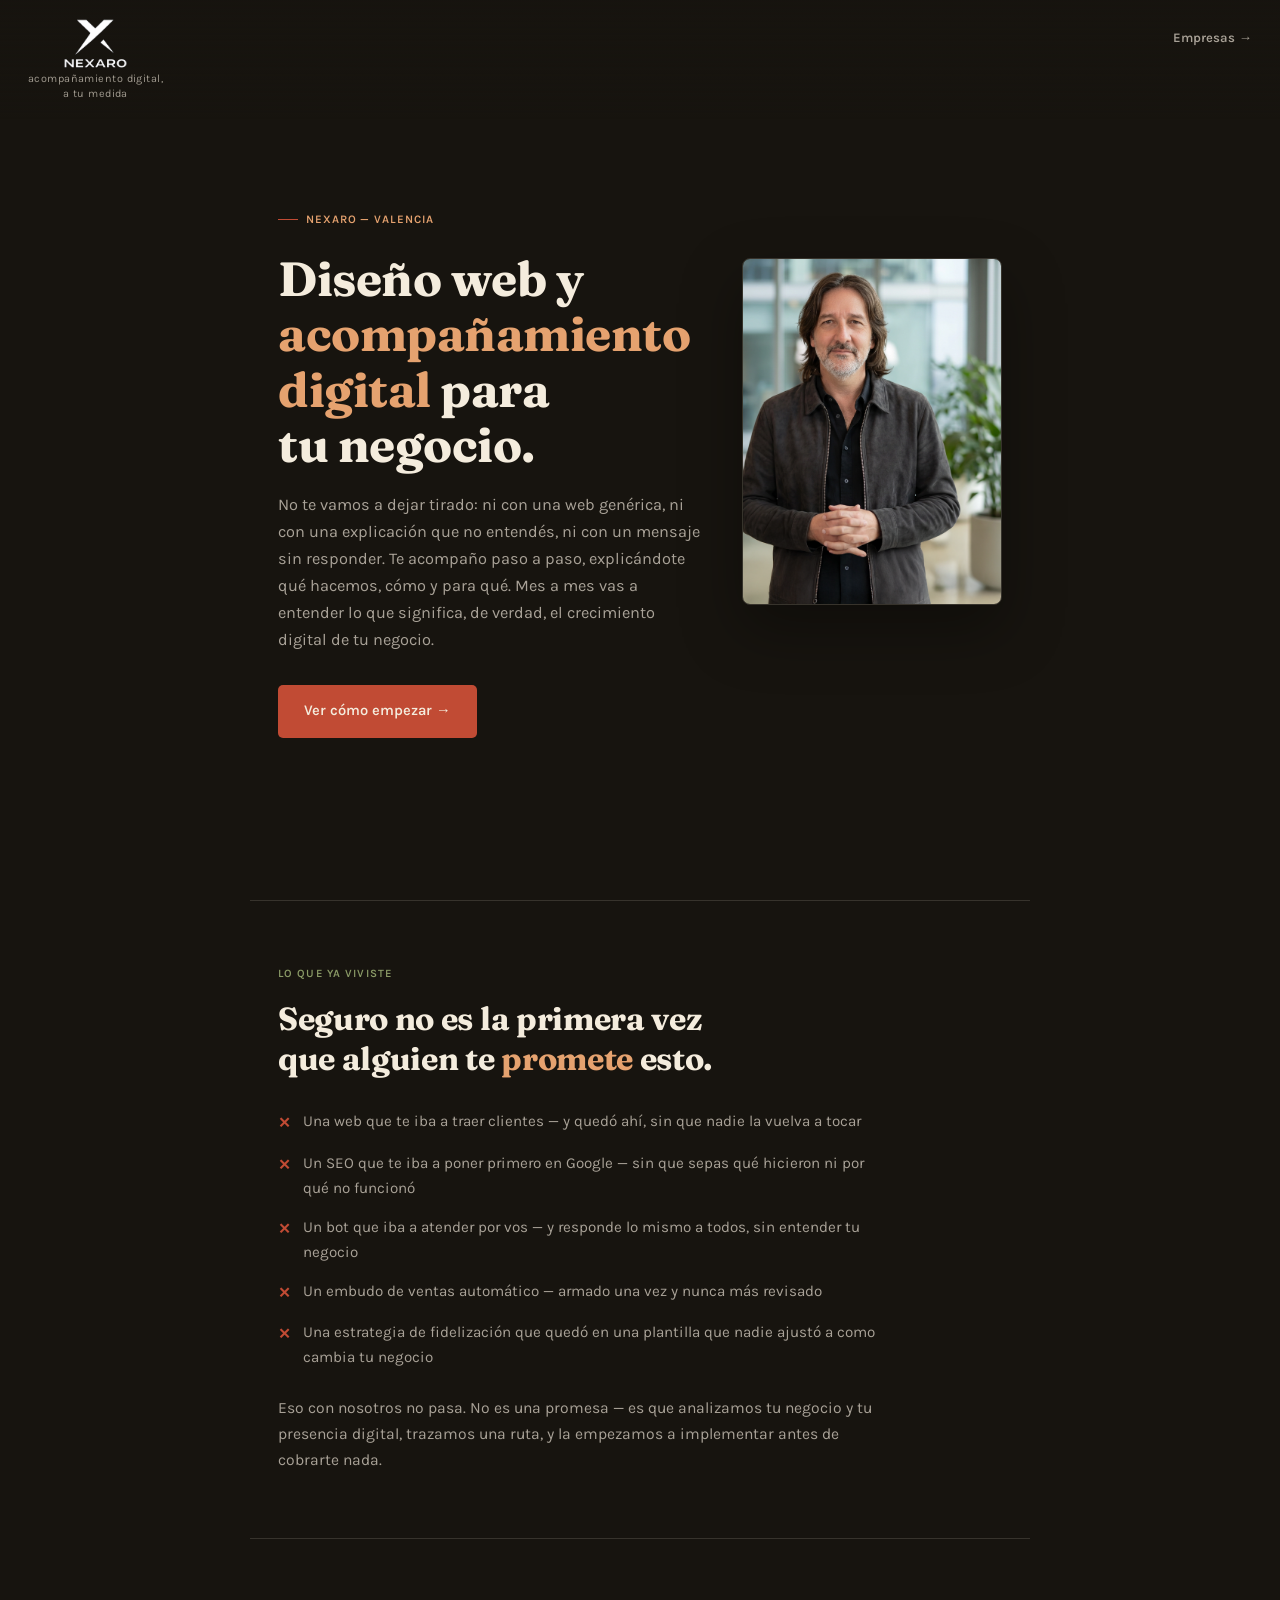
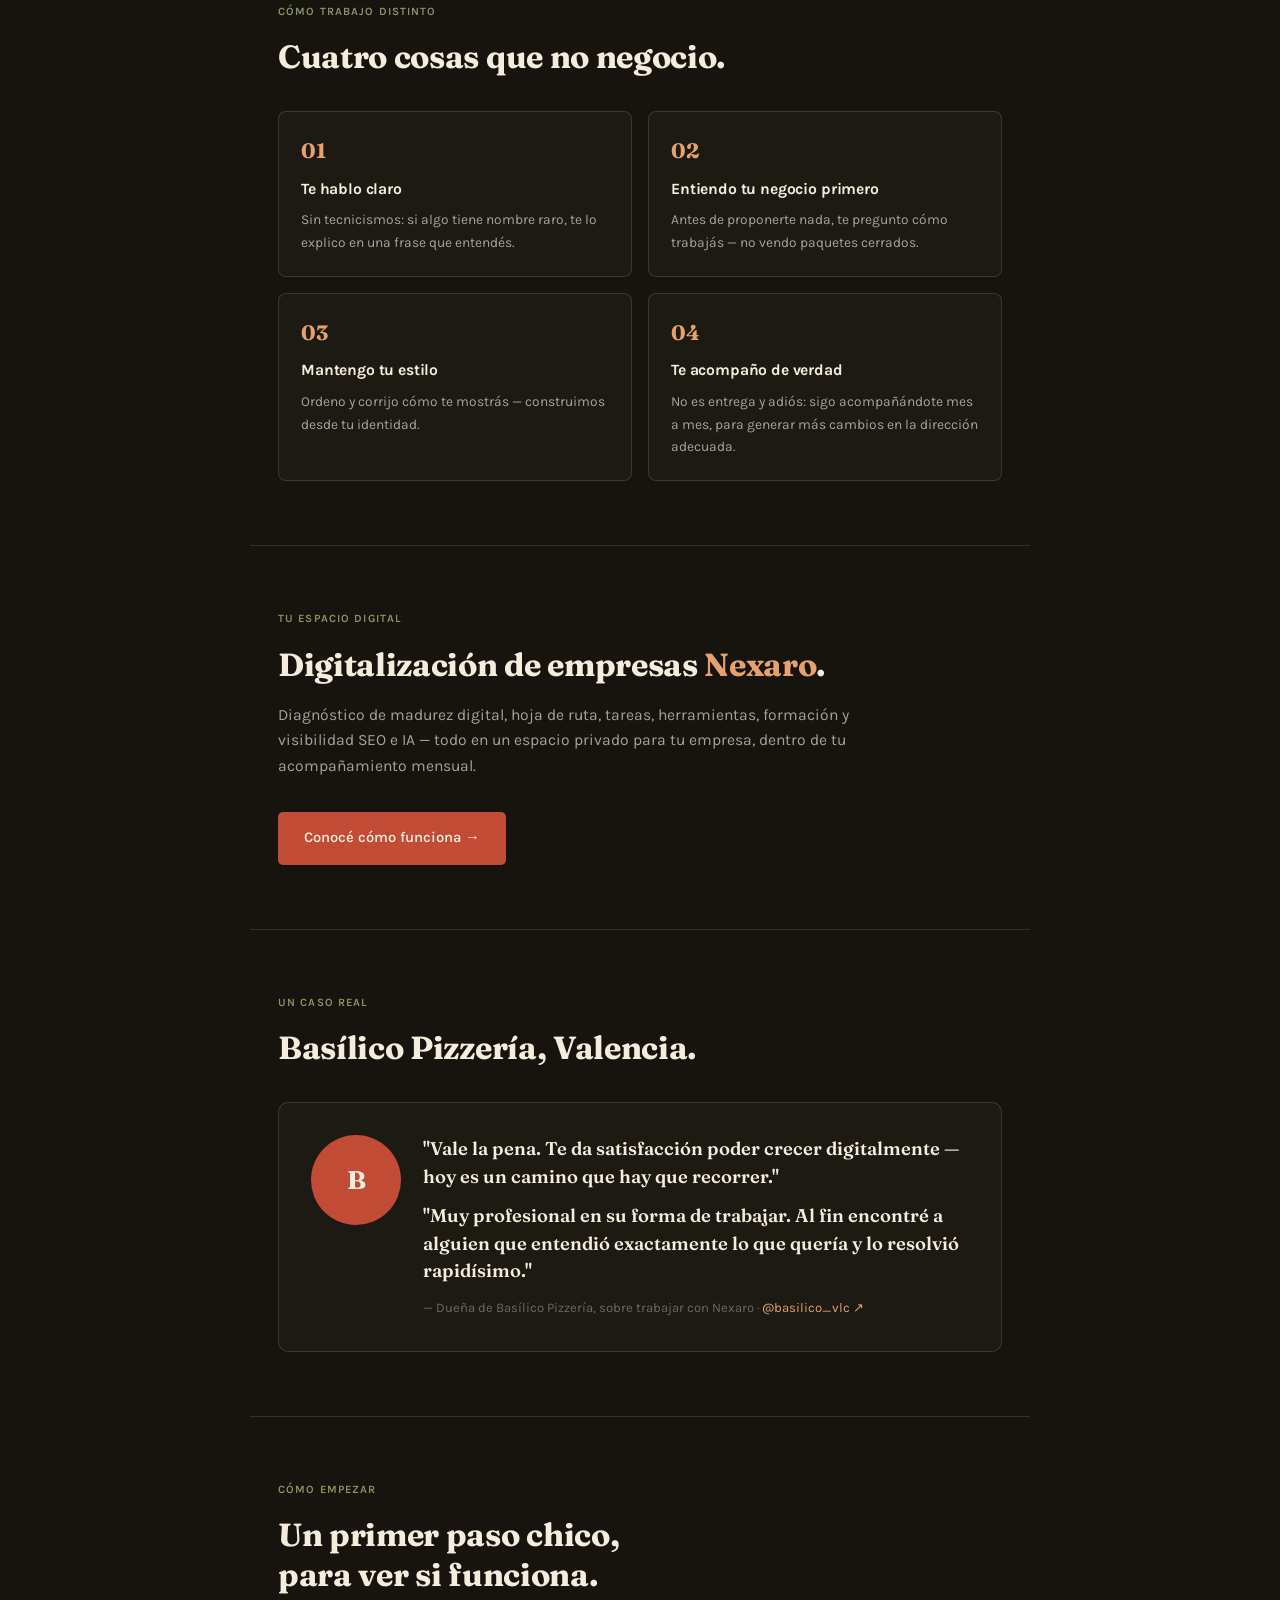
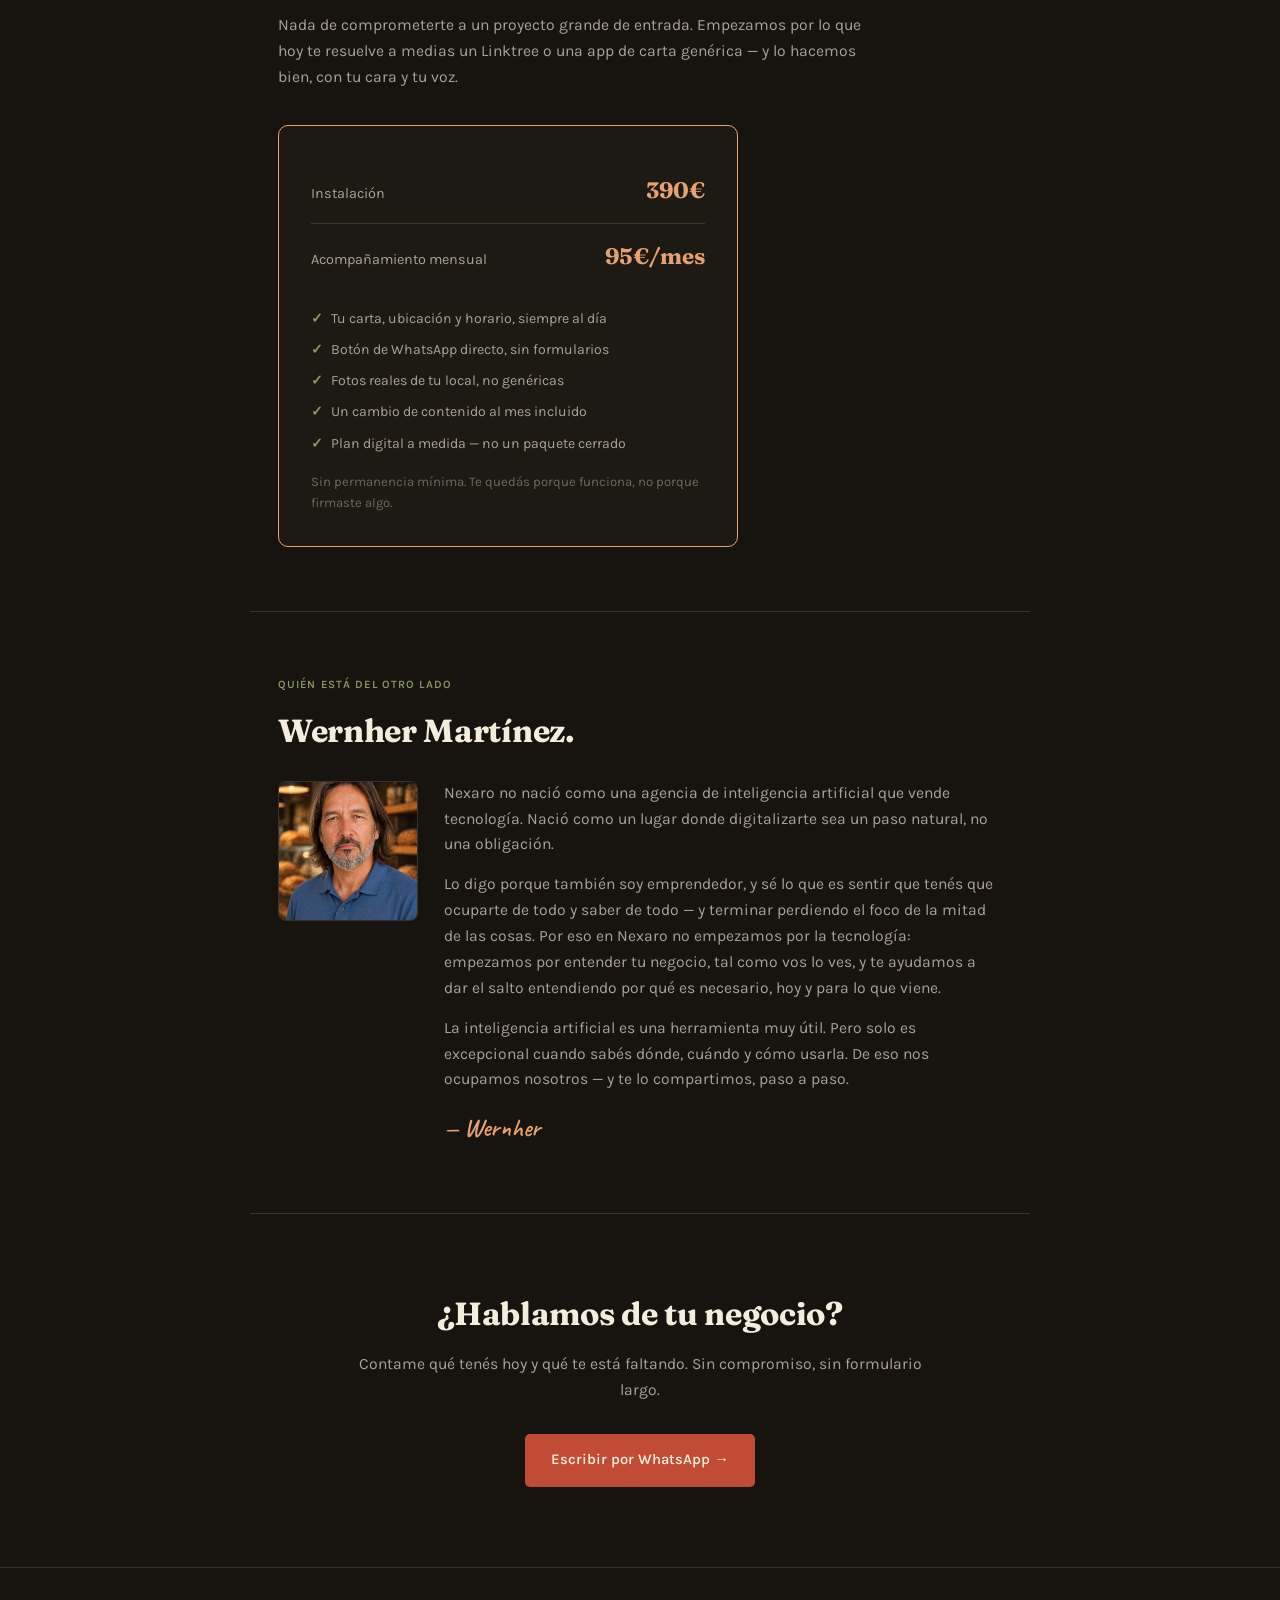
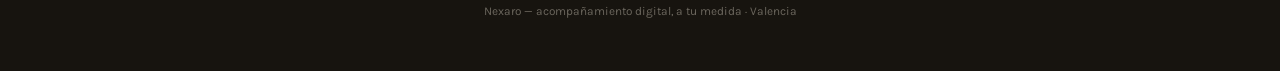
==== index.html @ 435e368a "Fix section vertical spacing site-wide with a proper specificity rule Root cause: every section used" ====
<!DOCTYPE html>
<html lang="es">
<head>
<meta charset="UTF-8">
<meta name="viewport" content="width=device-width, initial-scale=1">
<title>Nexaro — Webs y acompañamiento digital para pequeños negocios | Valencia</title>
<meta name="description" content="Nexaro diseña tu web y te acompaña mes a mes: sin tecnicismos, sin paquetes cerrados. Instalación desde 390€ + 95€/mes, sin permanencia. Basado en Valencia.">
<link rel="canonical" href="https://nexaro-ia.com/">
<link rel="icon" href="/favicon.ico" sizes="any">
<link rel="apple-touch-icon" href="/apple-touch-icon.png">

<meta property="og:type" content="website">
<meta property="og:url" content="https://nexaro-ia.com/">
<meta property="og:title" content="Nexaro — Webs y acompañamiento digital para pequeños negocios">
<meta property="og:description" content="Nexaro diseña tu web y te acompaña mes a mes: sin tecnicismos, sin paquetes cerrados. Instalación desde 390€ + 95€/mes, sin permanencia.">
<meta property="og:image" content="https://nexaro-ia.com/images/og-cover.jpg">
<meta property="og:image:width" content="1200">
<meta property="og:image:height" content="630">
<meta property="og:image:alt" content="Nexaro — Webs y acompañamiento digital para pequeños negocios">
<meta property="og:locale" content="es_ES">

<meta name="twitter:card" content="summary_large_image">
<meta name="twitter:title" content="Nexaro — Webs y acompañamiento digital para pequeños negocios">
<meta name="twitter:description" content="Nexaro diseña tu web y te acompaña mes a mes: sin tecnicismos, sin paquetes cerrados.">
<meta name="twitter:image" content="https://nexaro-ia.com/images/og-cover.jpg">
<link rel="stylesheet" href="css/styles.css">
<script type="application/ld+json">
{
  "@context": "https://schema.org",
  "@type": "LocalBusiness",
  "name": "Nexaro",
  "url": "https://nexaro-ia.com/",
  "image": "https://nexaro-ia.com/images/og-cover.jpg",
  "telephone": "+34682841354",
  "priceRange": "€€",
  "areaServed": {
    "@type": "City",
    "name": "Valencia"
  },
  "address": {
    "@type": "PostalAddress",
    "addressLocality": "Valencia",
    "addressCountry": "ES"
  },
  "description": "Diseño web y acompañamiento digital mensual para pequeños negocios, sin paquetes cerrados y sin permanencia."
}
</script>
</head>
<body>

<header class="top">
  <div class="brand">
    <img src="images/logo-nexaro.png" alt="Nexaro" class="logo-img">
    <span class="tag">acompañamiento digital,<br>a tu medida</span>
  </div>
  <nav class="top-nav"><a href="empresas.html" target="_blank" rel="noopener">Empresas →</a></nav>
</header>

<main>

<section class="hero wrap" style="border-top:none">
  <div class="hero-grid">
    <div>
      <div class="hero-badge r">Nexaro — Valencia</div>
      <h1 class="r">Diseño web y <em>acompañamiento digital</em> para tu negocio.</h1>
      <p class="hero-sub r">No te vamos a dejar tirado: ni con una web genérica, ni con una explicación que no entendés, ni con un mensaje sin responder. Te acompaño paso a paso, explicándote qué hacemos, cómo y para qué. Mes a mes vas a entender lo que significa, de verdad, el crecimiento digital de tu negocio.</p>
      <a href="#empezar" class="btn btn-primary r">Ver cómo empezar →</a>
    </div>
    <div class="hero-photo r">
      <img src="images/wer-avatar-escritorio.png" alt="Wernher Martínez">
    </div>
  </div>
</section>

<section class="wrap">
  <div class="sec-eyebrow r">Lo que ya viviste</div>
  <h2 class="r">Seguro no es la primera vez que alguien te <em>promete</em> esto.</h2>
  <ul class="pain-list r">
    <li>Una web que te iba a traer clientes — y quedó ahí, sin que nadie la vuelva a tocar</li>
    <li>Un SEO que te iba a poner primero en Google — sin que sepas qué hicieron ni por qué no funcionó</li>
    <li>Un bot que iba a atender por vos — y responde lo mismo a todos, sin entender tu negocio</li>
    <li>Un embudo de ventas automático — armado una vez y nunca más revisado</li>
    <li>Una estrategia de fidelización que quedó en una plantilla que nadie ajustó a como cambia tu negocio</li>
  </ul>
  <p class="body r" style="margin-top:26px">Eso con nosotros no pasa. No es una promesa — es que analizamos tu negocio y tu presencia digital, trazamos una ruta, y la empezamos a implementar antes de cobrarte nada.</p>
</section>

<section class="wrap">
  <div class="sec-eyebrow r">Cómo trabajo distinto</div>
  <h2 class="r">Cuatro cosas que no negocio.</h2>
  <div class="promise-grid">
    <div class="promise r"><div class="n">01</div><h3>Te hablo claro</h3><p>Sin tecnicismos: si algo tiene nombre raro, te lo explico en una frase que entendés.</p></div>
    <div class="promise r"><div class="n">02</div><h3>Entiendo tu negocio primero</h3><p>Antes de proponerte nada, te pregunto cómo trabajás — no vendo paquetes cerrados.</p></div>
    <div class="promise r"><div class="n">03</div><h3>Mantengo tu estilo</h3><p>Ordeno y corrijo cómo te mostrás — construimos desde tu identidad.</p></div>
    <div class="promise r"><div class="n">04</div><h3>Te acompaño de verdad</h3><p>No es entrega y adiós: sigo acompañándote mes a mes, para generar más cambios en la dirección adecuada.</p></div>
  </div>
</section>

<section class="wrap">
  <div class="sec-eyebrow r">Tu espacio digital</div>
  <h2 class="r">Digitalización de empresas <em>Nexaro</em>.</h2>
  <p class="body r" style="margin-bottom:32px">Diagnóstico de madurez digital, hoja de ruta, tareas, herramientas, formación y visibilidad SEO e IA — todo en un espacio privado para tu empresa, dentro de tu acompañamiento mensual.</p>
  <a href="empresas.html" class="btn btn-primary r">Conocé cómo funciona →</a>
</section>

<section class="wrap">
  <div class="sec-eyebrow r">Un caso real</div>
  <h2 class="r">Basílico Pizzería, Valencia.</h2>
  <div class="case-card r">
    <div class="case-logo">B</div>
    <div>
      <p class="case-quote">"Vale la pena. Te da satisfacción poder crecer digitalmente — hoy es un camino que hay que recorrer."</p>
      <p class="case-quote">"Muy profesional en su forma de trabajar. Al fin encontré a alguien que entendió exactamente lo que quería y lo resolvió rapidísimo."</p>
      <p class="case-meta">— Dueña de Basílico Pizzería, sobre trabajar con Nexaro · <a href="https://www.instagram.com/basilico_vlc/" target="_blank" rel="noopener" style="color:var(--tiza-soft);text-decoration:none">@basilico_vlc ↗</a></p>
    </div>
  </div>
</section>

<section class="wrap" id="empezar">
  <div class="sec-eyebrow r">Cómo empezar</div>
  <h2 class="r">Un primer paso chico, para ver si funciona.</h2>
  <p class="body r">Nada de comprometerte a un proyecto grande de entrada. Empezamos por lo que hoy te resuelve a medias un Linktree o una app de carta genérica — y lo hacemos bien, con tu cara y tu voz.</p>
  <div class="pricing-card r">
    <div class="pricing-row"><span class="lbl">Instalación</span><span class="amt">390€</span></div>
    <div class="pricing-row"><span class="lbl">Acompañamiento mensual</span><span class="amt">95€/mes</span></div>
    <ul class="pricing-list">
      <li>Tu carta, ubicación y horario, siempre al día</li>
      <li>Botón de WhatsApp directo, sin formularios</li>
      <li>Fotos reales de tu local, no genéricas</li>
      <li>Un cambio de contenido al mes incluido</li>
      <li>Plan digital a medida — no un paquete cerrado</li>
    </ul>
    <p class="pricing-note">Sin permanencia mínima. Te quedás porque funciona, no porque firmaste algo.</p>
  </div>
</section>

<section class="wrap">
  <div class="sec-eyebrow r">Quién está del otro lado</div>
  <h2 class="r">Wernher Martínez.</h2>
  <div class="about-grid">
    <div class="about-photo r"><img src="images/wer-avatar-about.jpg" alt="Wernher Martínez" width="525" height="700" loading="lazy"></div>
    <div class="r">
      <p class="body">Nexaro no nació como una agencia de inteligencia artificial que vende tecnología. Nació como un lugar donde digitalizarte sea un paso natural, no una obligación.</p>
      <p class="body">Lo digo porque también soy emprendedor, y sé lo que es sentir que tenés que ocuparte de todo y saber de todo — y terminar perdiendo el foco de la mitad de las cosas. Por eso en Nexaro no empezamos por la tecnología: empezamos por entender tu negocio, tal como vos lo ves, y te ayudamos a dar el salto entendiendo por qué es necesario, hoy y para lo que viene.</p>
      <p class="body">La inteligencia artificial es una herramienta muy útil. Pero solo es excepcional cuando sabés dónde, cuándo y cómo usarla. De eso nos ocupamos nosotros — y te lo compartimos, paso a paso.</p>
      <p class="signature" style="margin-top:14px;font-size:1.6rem">— Wernher</p>
    </div>
  </div>
</section>

<section class="cta wrap">
  <h2 class="r">¿Hablamos de tu negocio?</h2>
  <p class="body r">Contame qué tenés hoy y qué te está faltando. Sin compromiso, sin formulario largo.</p>
  <div class="cta-buttons r">
    <a href="https://wa.me/34682841354?text=Hola%20Wernher%2C%20vi%20tu%20p%C3%A1gina%20de%20Nexaro%20y%20quiero%20contarte%20sobre%20mi%20negocio." target="_blank" rel="noopener" class="btn btn-primary">Escribir por WhatsApp →</a>
  </div>
</section>

</main>

<footer class="end">
  <p>Nexaro — acompañamiento digital, a tu medida · Valencia</p>
</footer>

<script>
  var obs = new IntersectionObserver(function(entries){
    entries.forEach(function(e){ if(e.isIntersecting){ e.target.classList.add('v'); obs.unobserve(e.target); } });
  }, {threshold:0.12});
  document.querySelectorAll('.r').forEach(function(el){ obs.observe(el); });
</script>
</body>
</html>
---- css/styles.css ----
@font-face{font-family:'Fraunces';font-weight:600;font-style:normal;font-display:swap;src:url([data-uri]) format('woff2');}
  @font-face{font-family:'Fraunces';font-weight:700;font-style:normal;font-display:swap;src:url([data-uri]) format('woff2');}
  @font-face{font-family:'Karla';font-weight:400;font-style:normal;font-display:swap;src:url([data-uri]) format('woff2');}
  @font-face{font-family:'Karla';font-weight:500;font-style:normal;font-display:swap;src:url([data-uri]) format('woff2');}
  @font-face{font-family:'Karla';font-weight:600;font-style:normal;font-display:swap;src:url([data-uri]) format('woff2');}
  @font-face{font-family:'Karla';font-weight:700;font-style:normal;font-display:swap;src:url([data-uri]) format('woff2');}
  @font-face{font-family:'Caveat';font-weight:600;font-style:normal;font-display:swap;src:url([data-uri]) format('woff2');}

  *,*::before,*::after{box-sizing:border-box;margin:0;padding:0}
  :root{
    --pizarra:#17140f;
    --pizarra-2:#1d1913;
    --papel:#f4ecdd;
    --papel-muted:rgba(244,236,221,0.66);
    --papel-faint:rgba(244,236,221,0.38);
    --linea:rgba(244,236,221,0.14);
    --tiza:#c14b34;
    --tiza-soft:#e5a26f;
    --oliva:#8a9a66;
    --shadow:0 24px 60px rgba(0,0,0,0.35);
  }
  html{scroll-behavior:smooth}
  body{background:var(--pizarra);color:var(--papel);font-family:'Karla',sans-serif;line-height:1.65;-webkit-font-smoothing:antialiased}
  ::selection{background:var(--tiza);color:var(--papel)}
  h1,h2,h3{font-family:'Fraunces',serif;font-weight:700;letter-spacing:-0.01em;text-wrap:balance}
  .signature{font-family:'Caveat',cursive;font-weight:600;color:var(--tiza-soft)}
  .wrap{max-width:780px;margin:0 auto;padding:0 28px}
  @media(max-width:560px){.wrap{padding:0 20px}}

  .r{opacity:0;transform:translateY(20px);transition:opacity .7s ease,transform .7s ease}
  .r.v{opacity:1;transform:translateY(0)}
  @media (prefers-reduced-motion: reduce){.r{opacity:1;transform:none}}

  header.top{position:fixed;top:0;left:0;right:0;z-index:50;padding:18px 28px;display:flex;flex-direction:column;align-items:flex-start;background:linear-gradient(180deg,rgba(23,20,15,0.92),transparent)}
  header.top .brand{display:flex;flex-direction:column;align-items:center;gap:2px}
  header.top .logo{font-family:'Fraunces',serif;font-weight:700;font-size:1.15rem;color:var(--papel)}
  header.top .logo-img{height:52px;width:auto;display:block}
  header.top .tag{font-family:'Karla',sans-serif;font-size:0.68rem;color:rgba(244,236,221,0.62);letter-spacing:0.04em;line-height:1.35;text-align:center}
  @media(max-width:560px){header.top .tag{display:none}}
  header.top .top-nav{position:absolute;top:24px;right:28px}
  header.top .top-nav a{font-family:'Karla',sans-serif;font-size:0.82rem;font-weight:600;color:var(--papel-muted);text-decoration:none;letter-spacing:0.01em;transition:color .2s ease}
  header.top .top-nav a:hover{color:var(--tiza-soft)}
  @media(max-width:560px){header.top .top-nav{top:20px;right:16px}header.top .top-nav a{font-size:0.74rem}}

  .hero.wrap{min-height:100vh;display:flex;align-items:center;padding-top:110px;padding-bottom:70px}
  .hero-grid{display:grid;grid-template-columns:1fr 260px;gap:36px;align-items:start}
  @media(max-width:640px){.hero-grid{grid-template-columns:1fr;gap:28px}.hero-photo{width:100%;aspect-ratio:4/3;margin-top:0}}
  .hero-badge{display:inline-flex;align-items:center;gap:8px;font-size:0.72rem;font-weight:600;letter-spacing:0.08em;text-transform:uppercase;color:var(--tiza-soft);margin-bottom:22px}
  .hero-badge::before{content:'';width:20px;height:1px;background:var(--tiza)}
  h1{font-size:clamp(1.9rem,5vw,3rem);line-height:1.15;margin-bottom:20px}
  h1 em,h2 em{font-style:normal;color:var(--tiza-soft)}
  .hero-sub{color:var(--papel-muted);font-size:1.02rem;max-width:460px;margin-bottom:32px}
  .hero-photo{width:100%;aspect-ratio:3/4;border-radius:8px;overflow:hidden;border:1px solid var(--linea);box-shadow:var(--shadow);margin-top:56px}
  .hero-photo img{width:100%;height:100%;object-fit:cover}
  .btn{display:inline-flex;align-items:center;gap:8px;padding:14px 26px;border-radius:5px;font-weight:600;font-size:0.92rem;text-decoration:none;transition:transform .2s ease}
  .btn-primary{background:var(--tiza);color:var(--papel)}
  .btn-primary:hover{transform:translateY(-2px)}
  .btn-ghost{background:transparent;color:var(--papel);border:1px solid var(--linea)}
  .btn-ghost:hover{transform:translateY(-2px);border-color:var(--tiza-soft)}
  .cta-buttons{display:flex;flex-wrap:wrap;gap:14px;justify-content:center}

  section{padding:64px 0;border-top:1px solid var(--linea)}
  section.wrap{padding-top:64px;padding-bottom:64px}
  .sec-eyebrow{font-size:0.7rem;font-weight:600;letter-spacing:0.1em;text-transform:uppercase;color:var(--oliva);margin-bottom:16px}
  h2{font-size:clamp(1.5rem,3.4vw,2rem);line-height:1.25;margin-bottom:18px;max-width:600px}
  p.body{color:var(--papel-muted);max-width:600px;font-size:0.98rem}
  p.body + p.body{margin-top:14px}
  p.body strong{color:var(--papel);font-weight:700}

  .pain-list{list-style:none;display:flex;flex-direction:column;gap:14px;margin-top:30px;max-width:600px}
  .pain-list li{display:flex;gap:12px;font-size:0.95rem;color:var(--papel-muted)}
  .pain-list li::before{content:'✕';color:var(--tiza);flex-shrink:0;font-weight:700;margin-top:2px}

  .promise-grid{display:grid;grid-template-columns:1fr 1fr;gap:16px;margin-top:34px}
  @media(max-width:600px){.promise-grid{grid-template-columns:1fr}}
  .promise{background:var(--pizarra-2);border:1px solid var(--linea);border-radius:8px;padding:22px}
  .promise .n{font-family:'Fraunces',serif;font-weight:700;font-size:1.3rem;color:var(--tiza-soft);margin-bottom:8px}
  .promise h3{font-family:'Karla',sans-serif;font-weight:700;font-size:0.98rem;color:var(--papel);margin-bottom:6px}
  .promise p{font-size:0.86rem;color:var(--papel-muted)}

  .case-card{margin-top:34px;background:var(--pizarra-2);border:1px solid var(--linea);border-radius:10px;padding:32px;display:grid;grid-template-columns:90px 1fr;gap:22px;align-items:flex-start}
  @media(max-width:560px){.case-card{grid-template-columns:1fr;text-align:left}}
  .case-logo{width:90px;height:90px;border-radius:50%;background:var(--tiza);color:var(--papel);display:flex;align-items:center;justify-content:center;font-family:'Fraunces',serif;font-weight:700;font-size:1.6rem}
  .case-quote{font-family:'Fraunces',serif;font-weight:600;font-size:1.15rem;line-height:1.5;color:var(--papel);margin-bottom:12px}
  .case-meta{font-size:0.82rem;color:var(--papel-faint)}

  .pricing-card{margin-top:34px;background:var(--pizarra-2);border:1px solid var(--tiza-soft);border-radius:10px;padding:32px;max-width:460px}
  .pricing-row{display:flex;justify-content:space-between;align-items:baseline;padding:14px 0;border-bottom:1px solid var(--linea)}
  .pricing-row:last-of-type{border-bottom:none}
  .pricing-row .lbl{font-size:0.9rem;color:var(--papel-muted)}
  .pricing-row .amt{font-family:'Fraunces',serif;font-weight:700;font-size:1.4rem;color:var(--tiza-soft)}
  .pricing-note{margin-top:16px;font-size:0.82rem;color:var(--papel-faint)}
  .pricing-list{list-style:none;display:flex;flex-direction:column;gap:8px;margin-top:18px}
  .pricing-list li{font-size:0.88rem;color:var(--papel-muted);display:flex;gap:8px}
  .pricing-list li::before{content:'✓';color:var(--oliva);font-weight:700}

  .about-grid{display:grid;grid-template-columns:140px 1fr;gap:26px;margin-top:30px;align-items:flex-start}
  @media(max-width:560px){.about-grid{grid-template-columns:90px 1fr}}
  .about-photo{width:100%;aspect-ratio:1;border-radius:8px;overflow:hidden;border:1px solid var(--linea)}
  .about-photo img{width:100%;height:100%;object-fit:cover}

  .cta.wrap{text-align:center;padding-top:80px;padding-bottom:80px}
  .cta h2{margin-left:auto;margin-right:auto}
  .cta p.body{margin-left:auto;margin-right:auto}
  .cta-buttons{margin-top:30px}

  footer.end{padding:34px 0 50px;text-align:center;border-top:1px solid var(--linea)}
  footer.end p{font-size:0.74rem;color:var(--papel-faint)}
  footer.end a{color:var(--tiza-soft);text-decoration:none}

  .draft-flag{position:fixed;bottom:16px;right:16px;z-index:60;background:var(--tiza);color:var(--papel);font-family:'Karla',sans-serif;font-weight:700;font-size:0.7rem;letter-spacing:0.05em;text-transform:uppercase;padding:6px 12px;border-radius:100px;box-shadow:var(--shadow)}
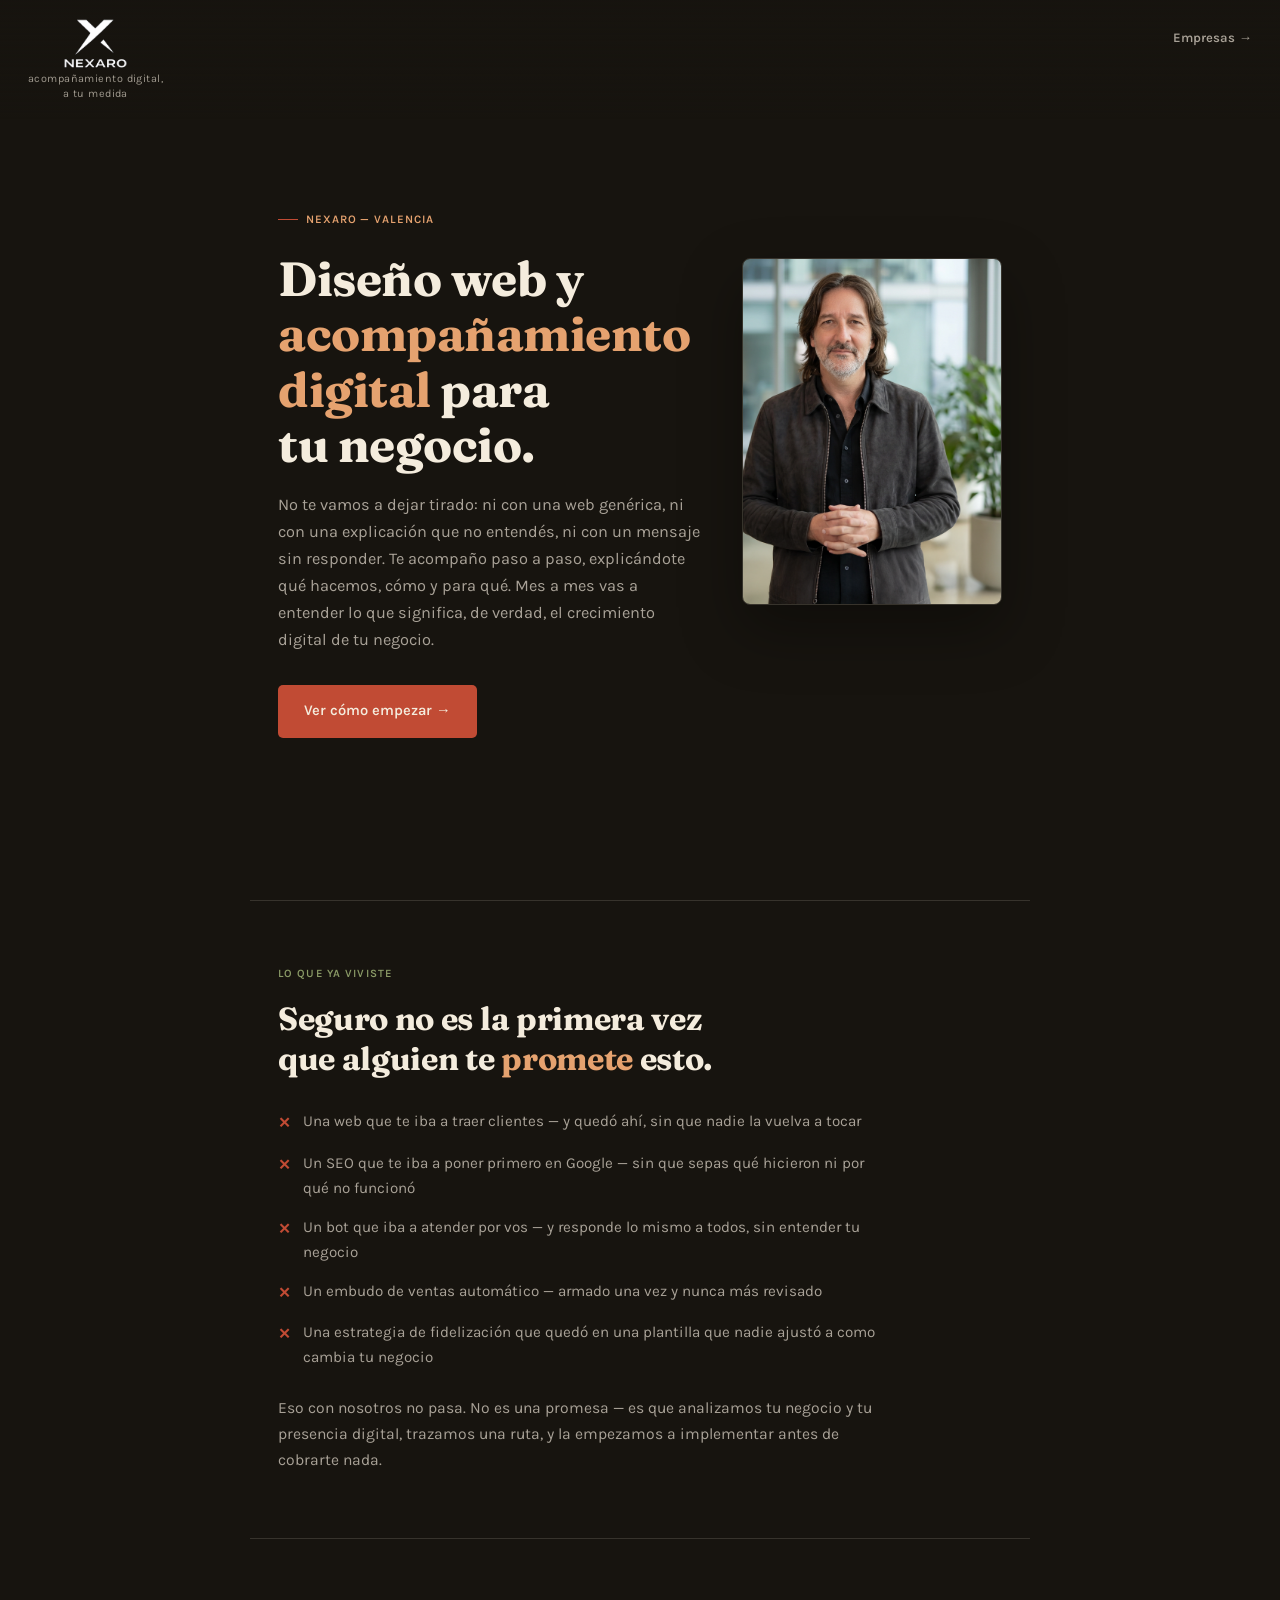
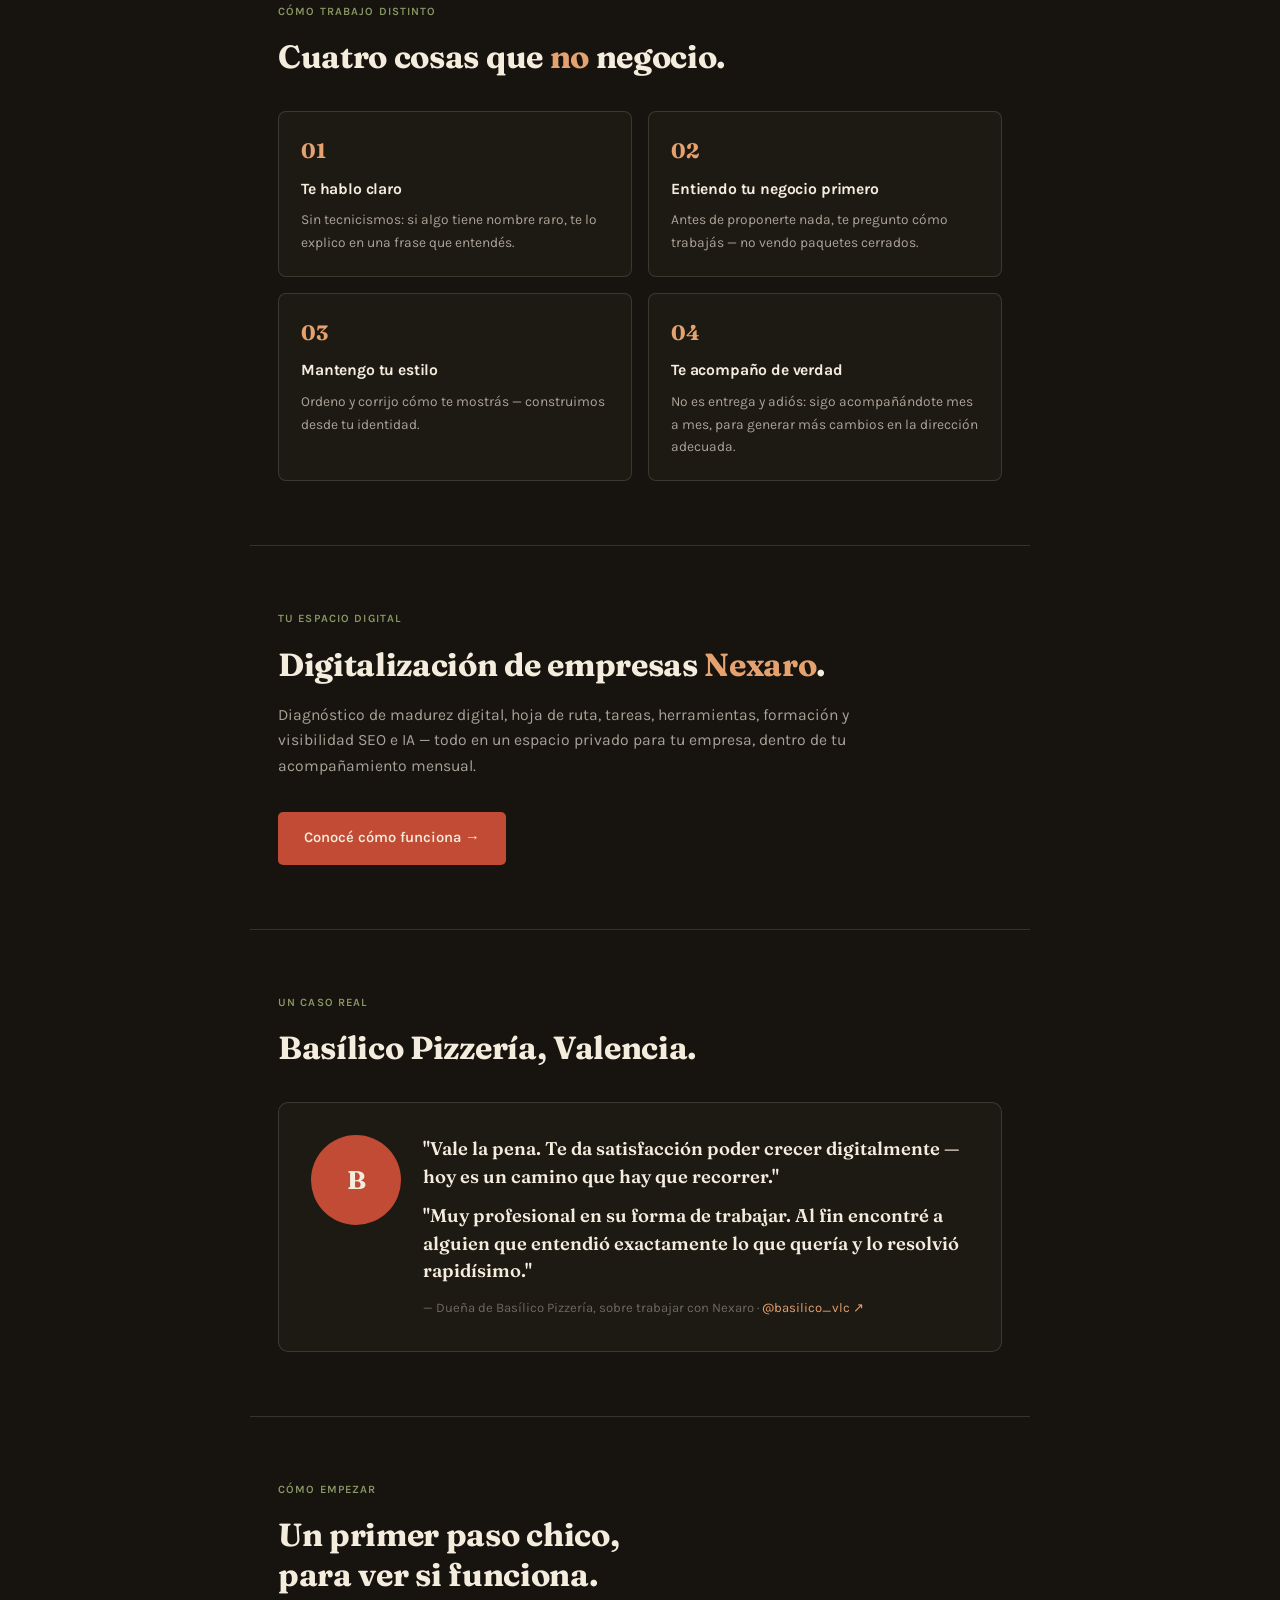
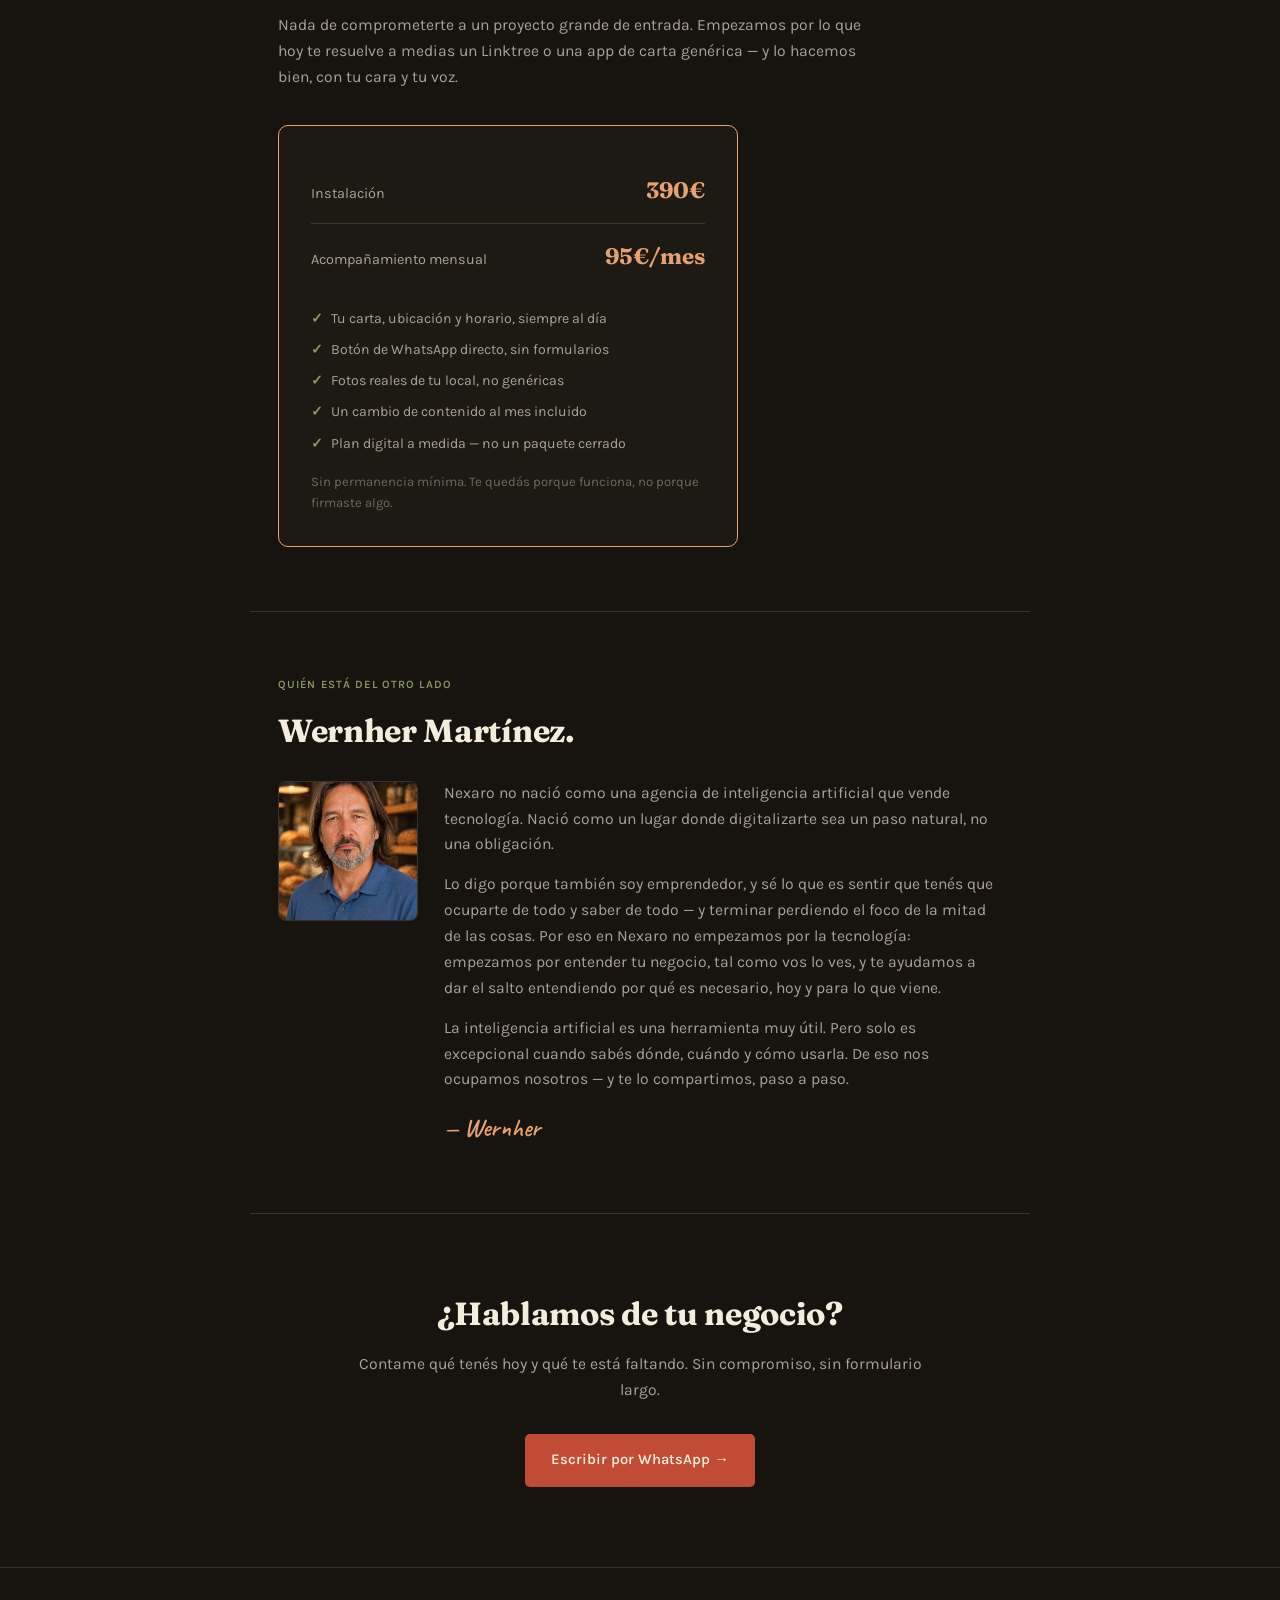
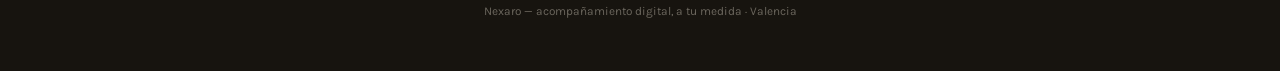
==== commit 4dd1f111: "Highlight "no" in the promises heading with the accent color Consistent with the accent-word treatme" ====
--- a/index.html
+++ b/index.html
@@ -87,7 +87,7 @@
 
 <section class="wrap">
   <div class="sec-eyebrow r">Cómo trabajo distinto</div>
-  <h2 class="r">Cuatro cosas que no negocio.</h2>
+  <h2 class="r">Cuatro cosas que <em>no</em> negocio.</h2>
   <div class="promise-grid">
     <div class="promise r"><div class="n">01</div><h3>Te hablo claro</h3><p>Sin tecnicismos: si algo tiene nombre raro, te lo explico en una frase que entendés.</p></div>
     <div class="promise r"><div class="n">02</div><h3>Entiendo tu negocio primero</h3><p>Antes de proponerte nada, te pregunto cómo trabajás — no vendo paquetes cerrados.</p></div>
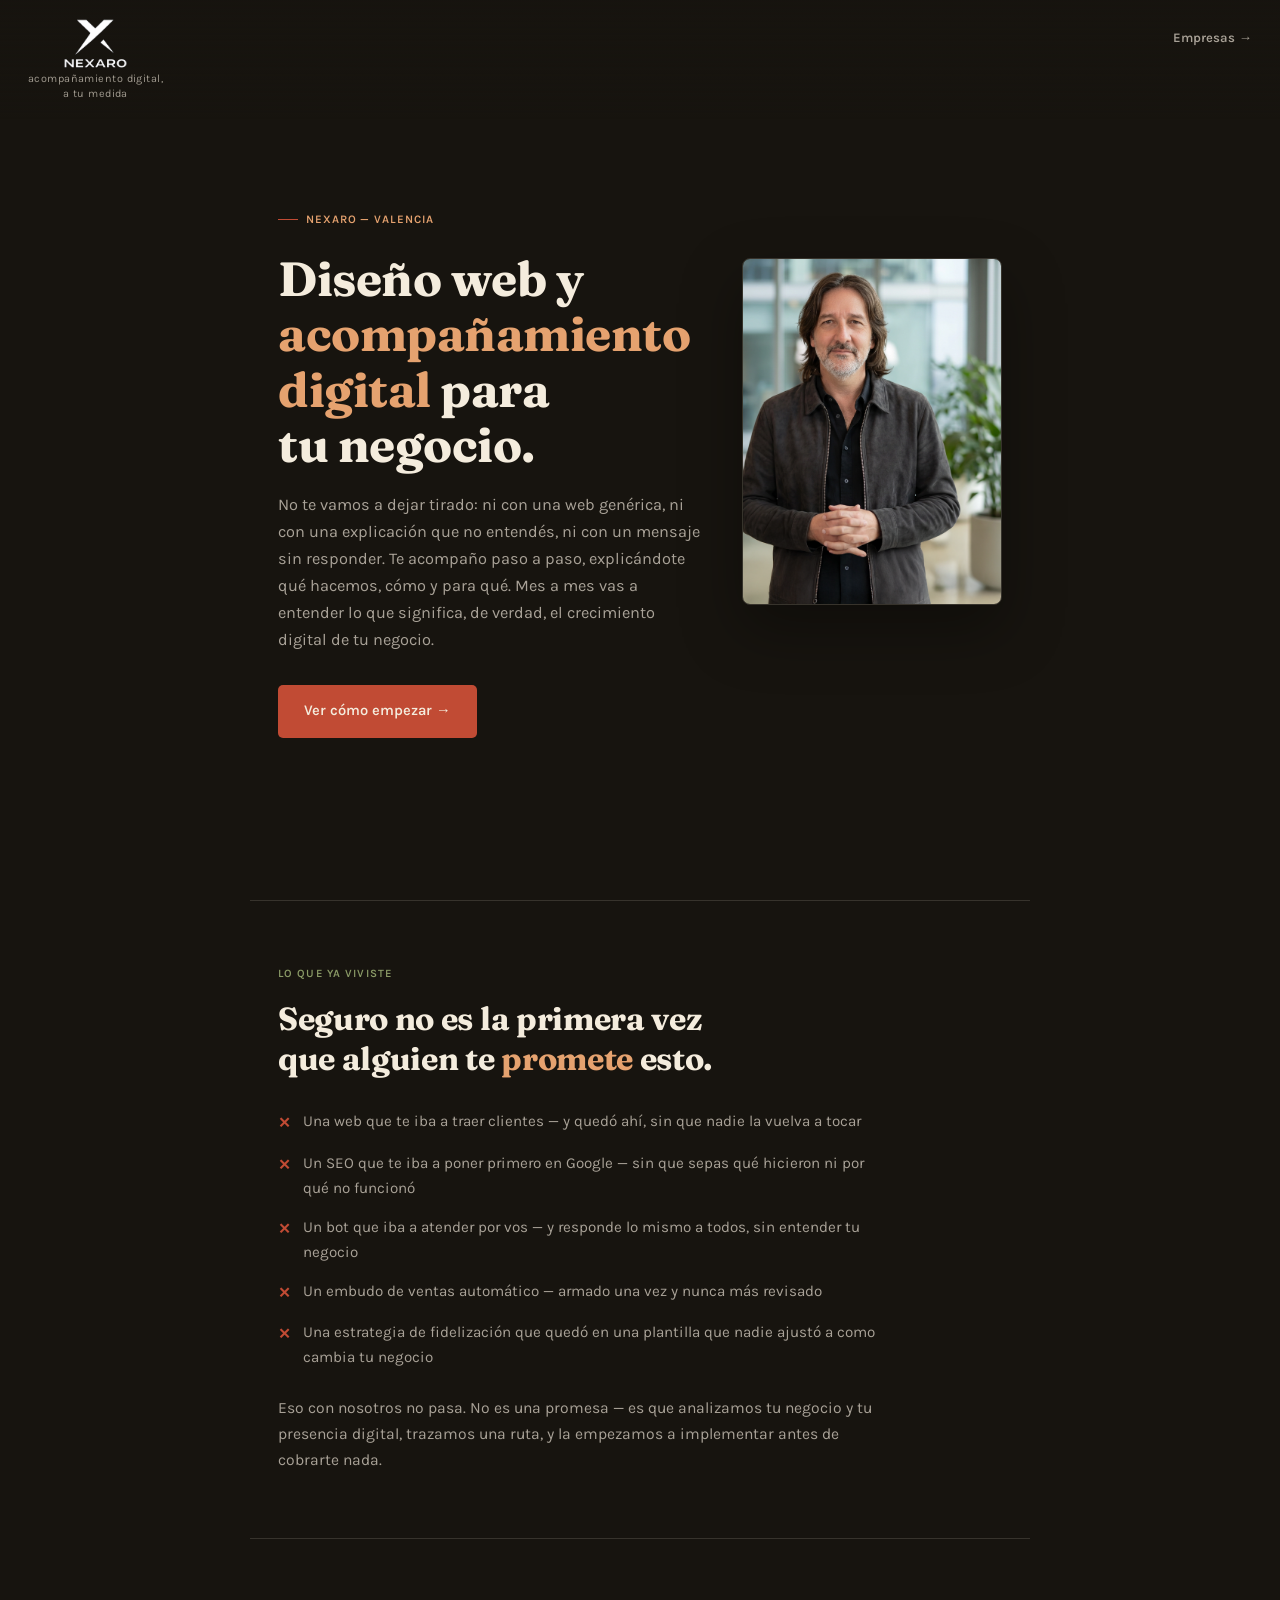
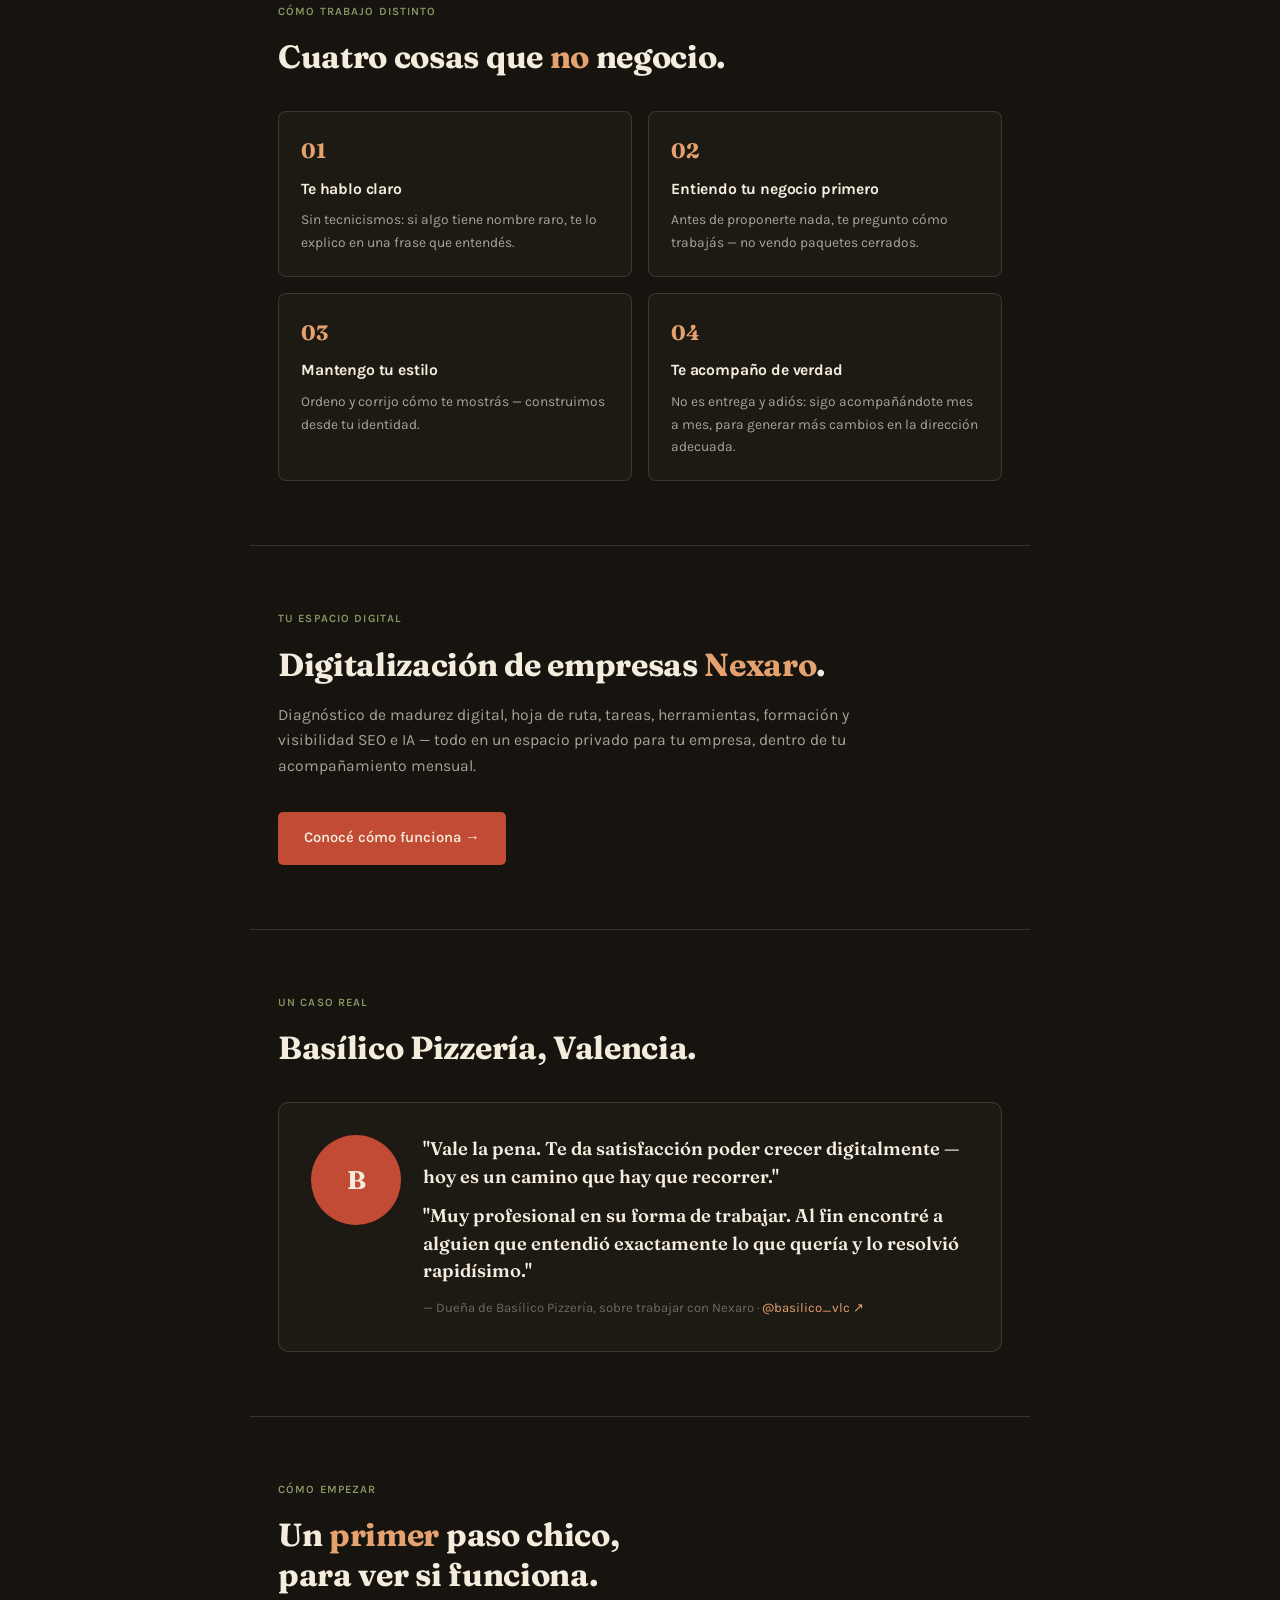
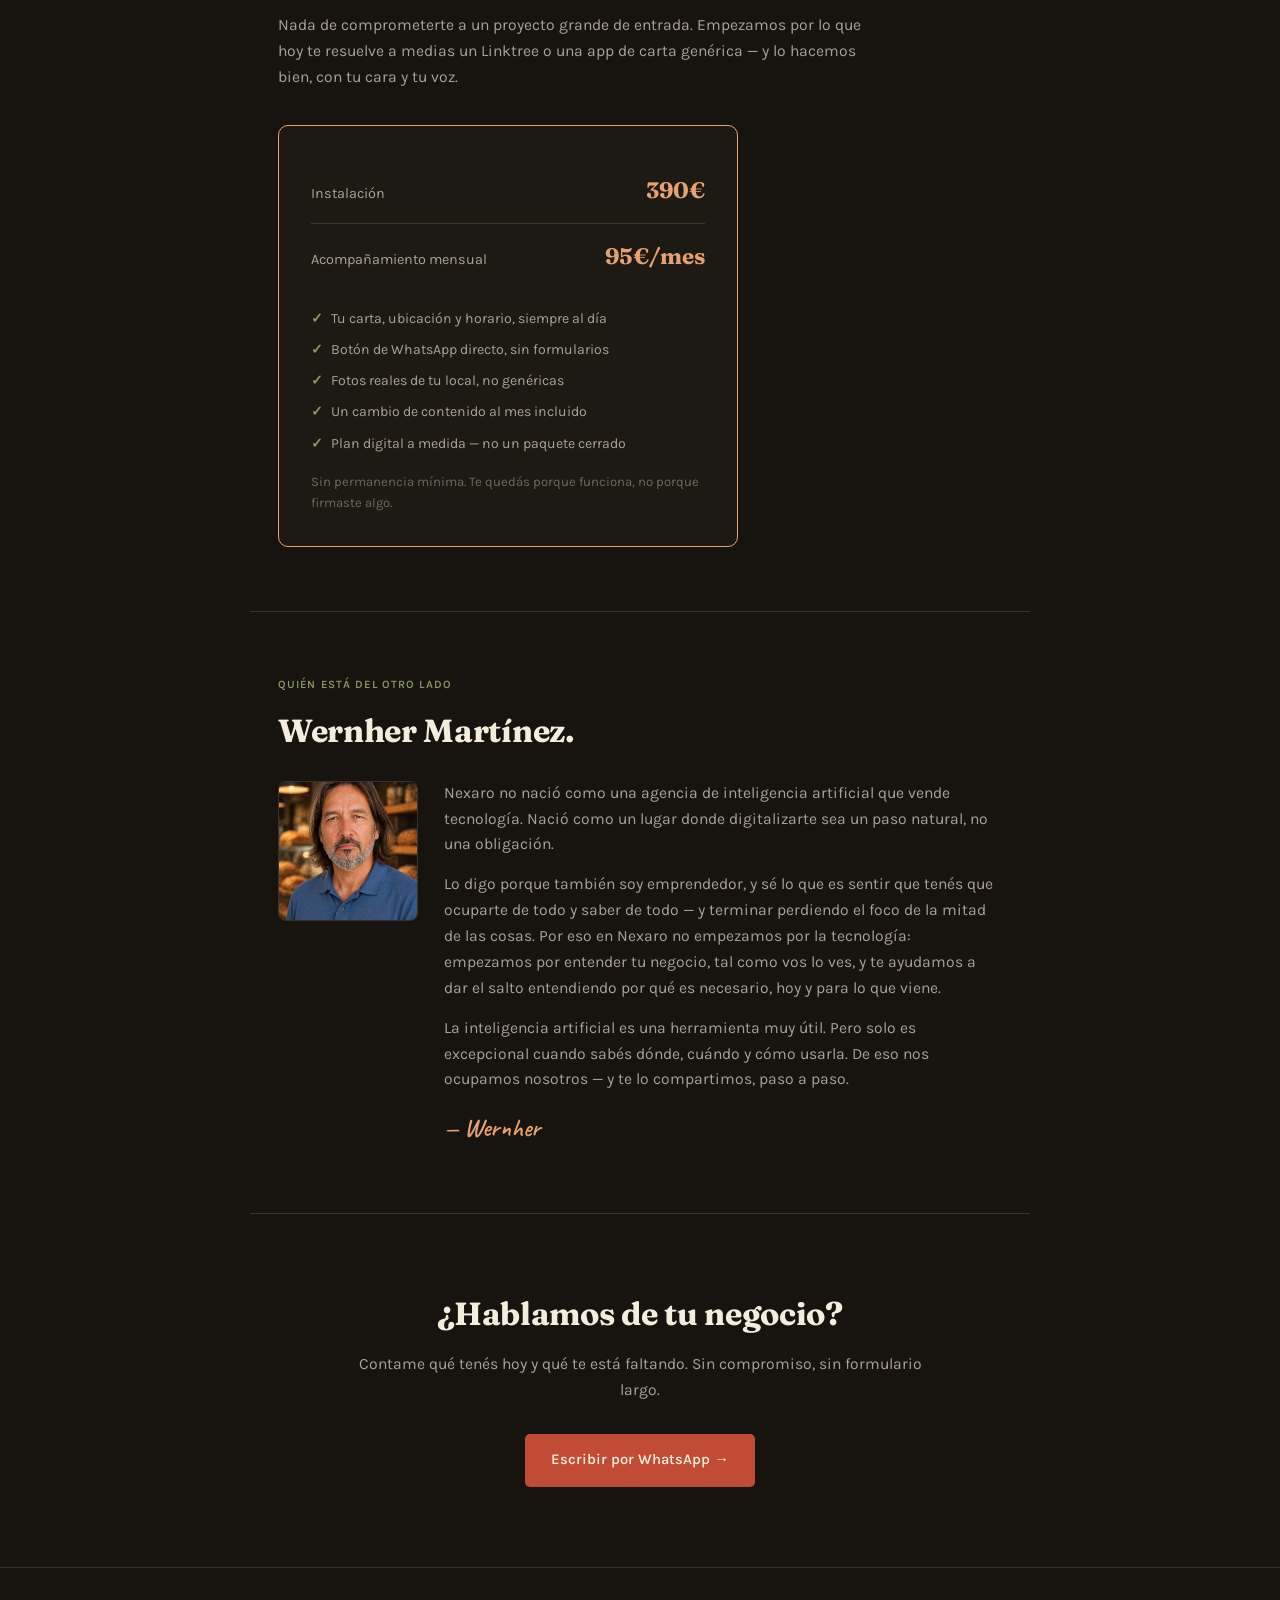
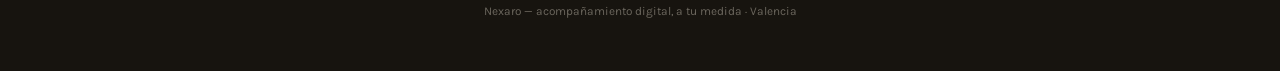
==== commit 56606681: "Highlight "primer" in the "Cómo empezar" heading with the accent color Co-Authored-By: Claude Sonnet" ====
--- a/index.html
+++ b/index.html
@@ -118,7 +118,7 @@
 
 <section class="wrap" id="empezar">
   <div class="sec-eyebrow r">Cómo empezar</div>
-  <h2 class="r">Un primer paso chico, para ver si funciona.</h2>
+  <h2 class="r">Un <em>primer</em> paso chico, para ver si funciona.</h2>
   <p class="body r">Nada de comprometerte a un proyecto grande de entrada. Empezamos por lo que hoy te resuelve a medias un Linktree o una app de carta genérica — y lo hacemos bien, con tu cara y tu voz.</p>
   <div class="pricing-card r">
     <div class="pricing-row"><span class="lbl">Instalación</span><span class="amt">390€</span></div>
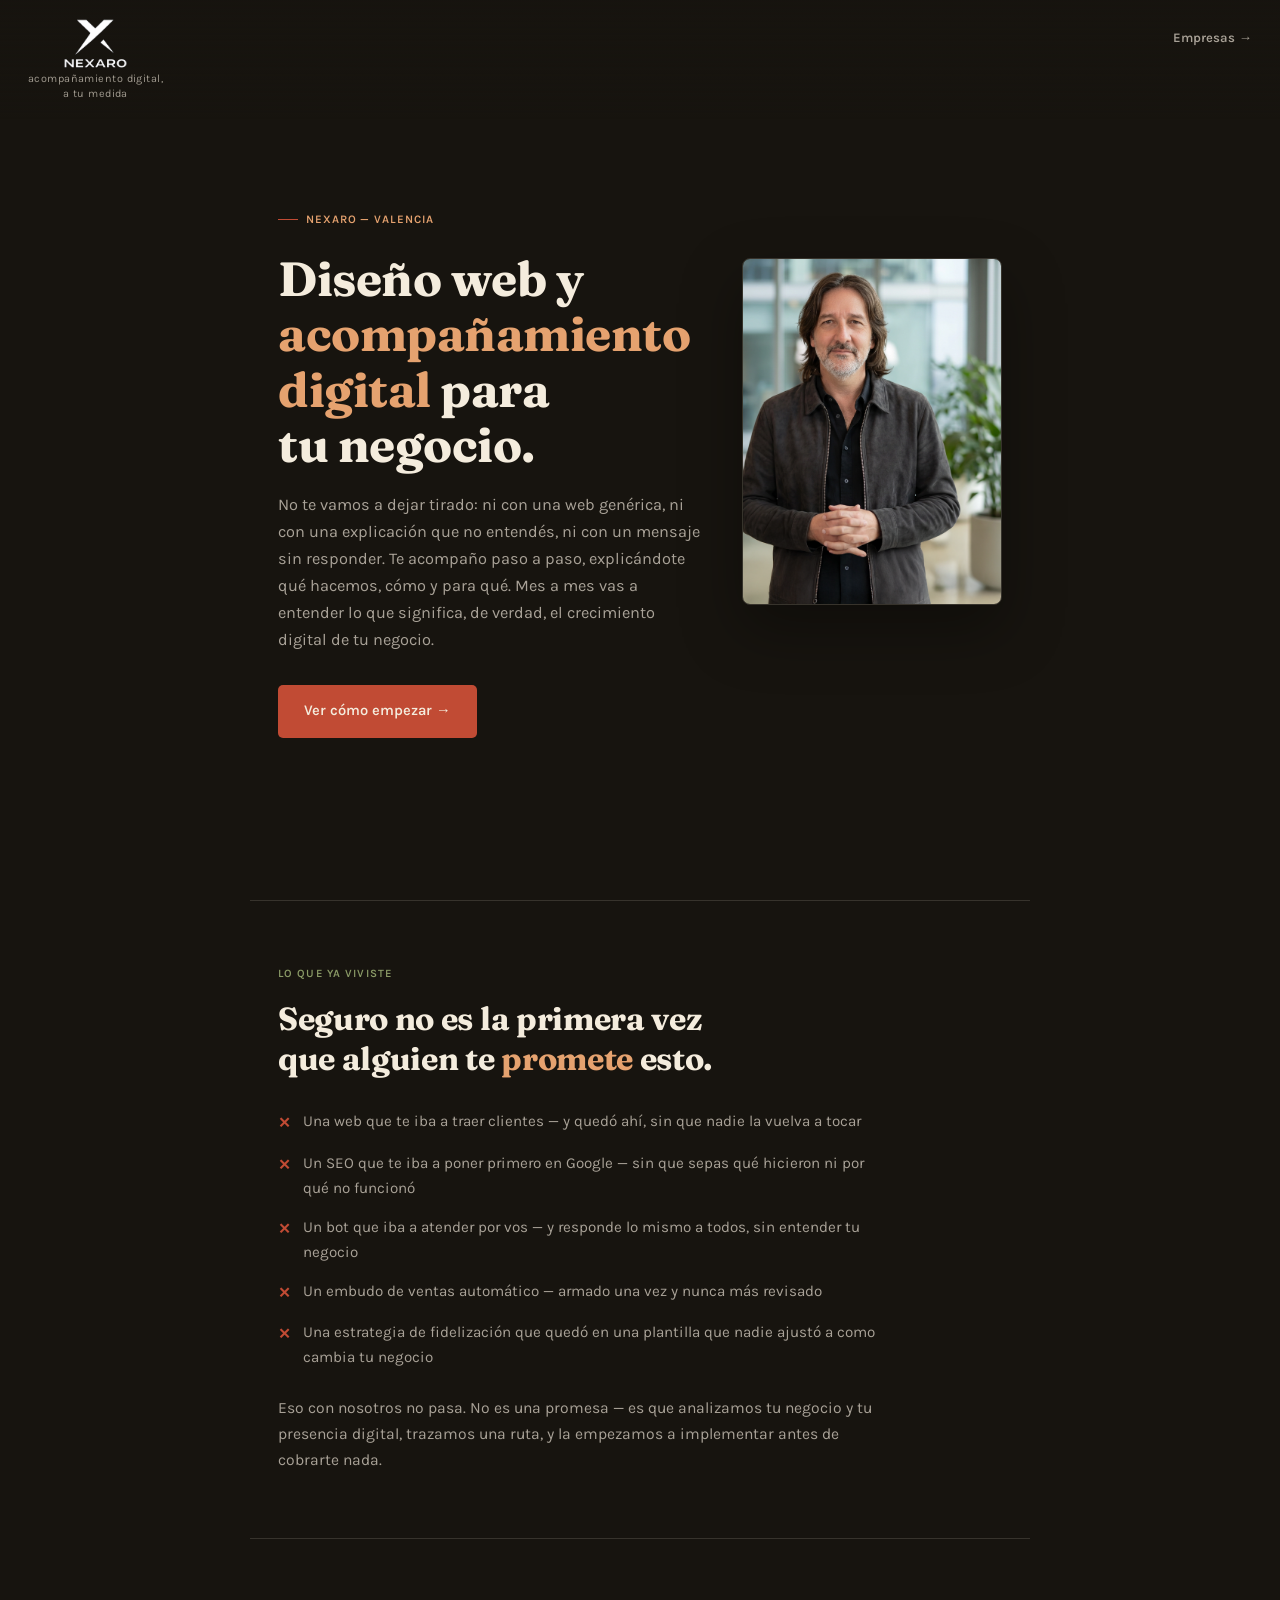
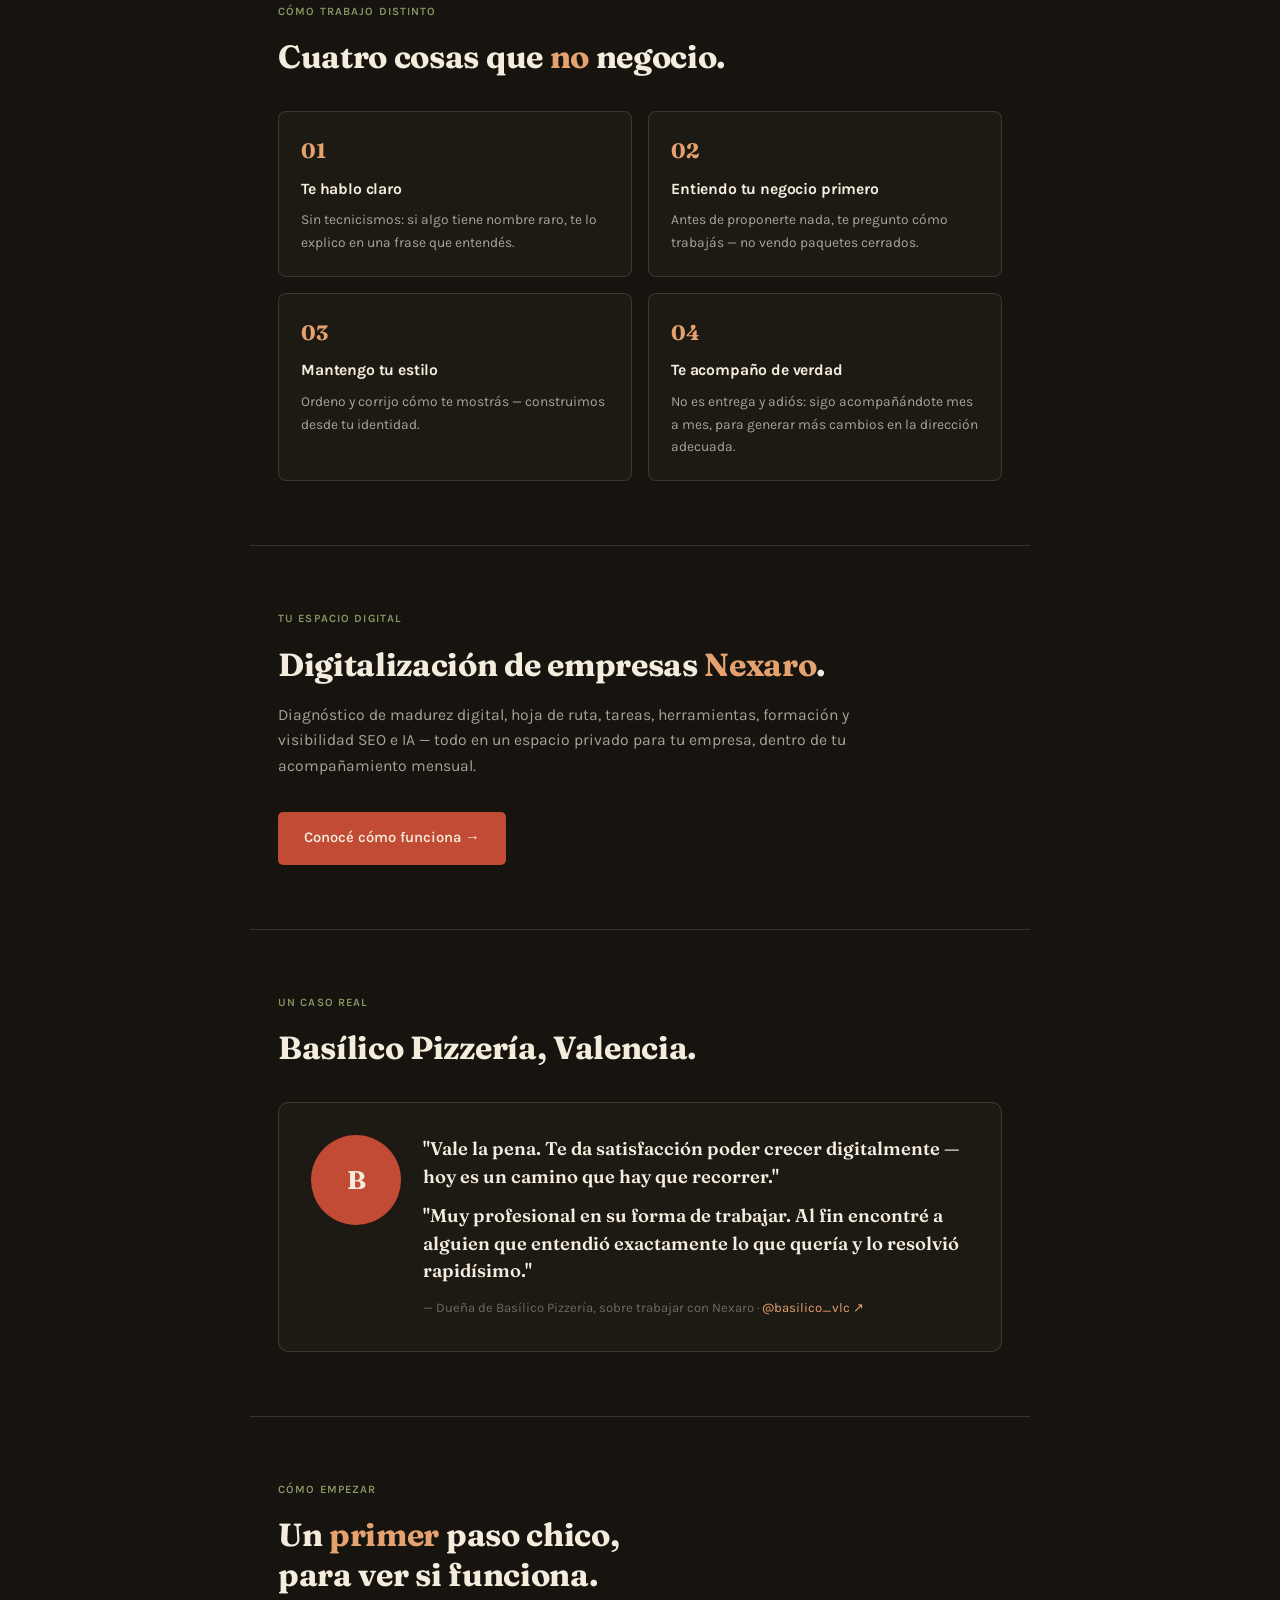
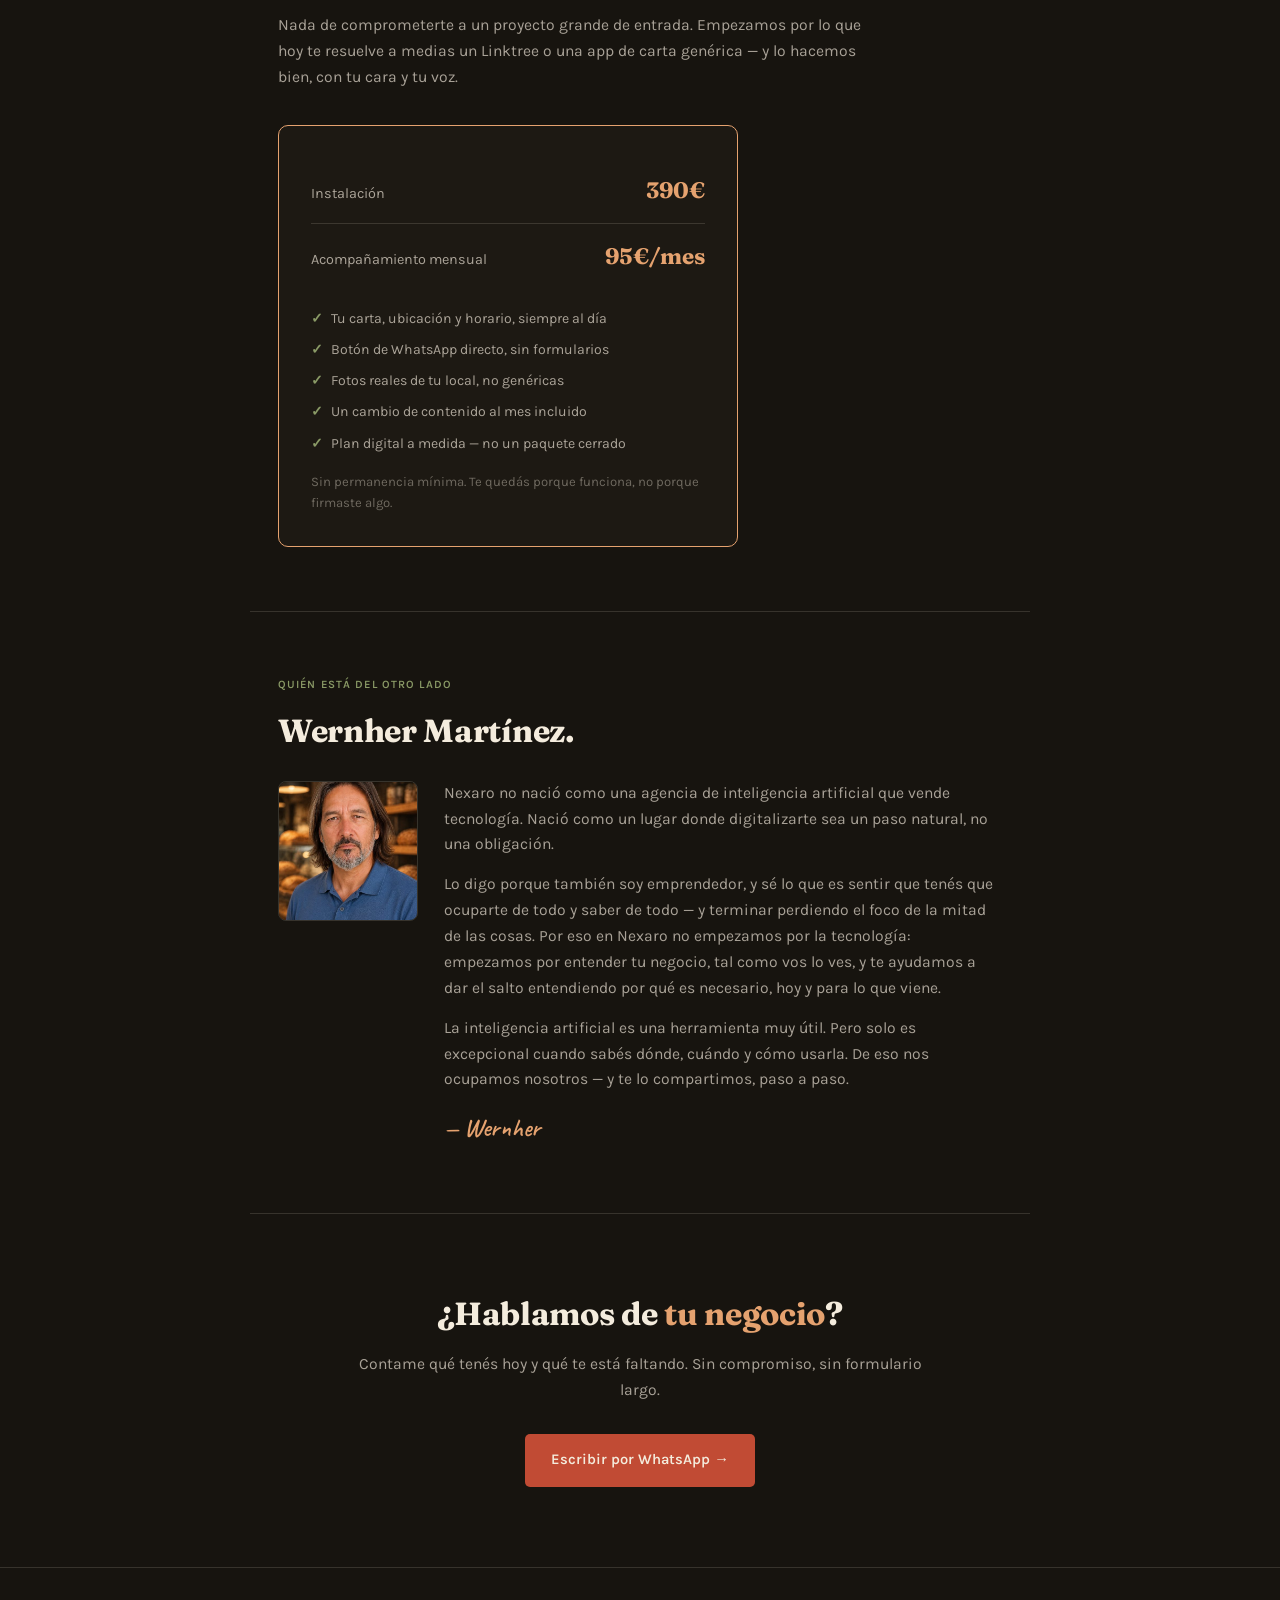
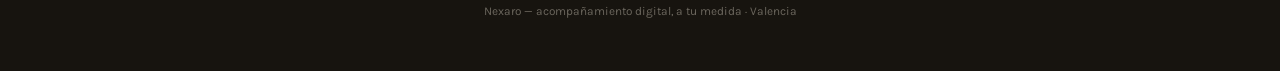
==== commit ba47cebe: "Highlight "tu negocio" in the closing CTA heading with the accent color Co-Authored-By: Claude Sonne" ====
--- a/index.html
+++ b/index.html
@@ -149,7 +149,7 @@
 </section>
 
 <section class="cta wrap">
-  <h2 class="r">¿Hablamos de tu negocio?</h2>
+  <h2 class="r">¿Hablamos de <em>tu negocio</em>?</h2>
   <p class="body r">Contame qué tenés hoy y qué te está faltando. Sin compromiso, sin formulario largo.</p>
   <div class="cta-buttons r">
     <a href="https://wa.me/34682841354?text=Hola%20Wernher%2C%20vi%20tu%20p%C3%A1gina%20de%20Nexaro%20y%20quiero%20contarte%20sobre%20mi%20negocio." target="_blank" rel="noopener" class="btn btn-primary">Escribir por WhatsApp →</a>
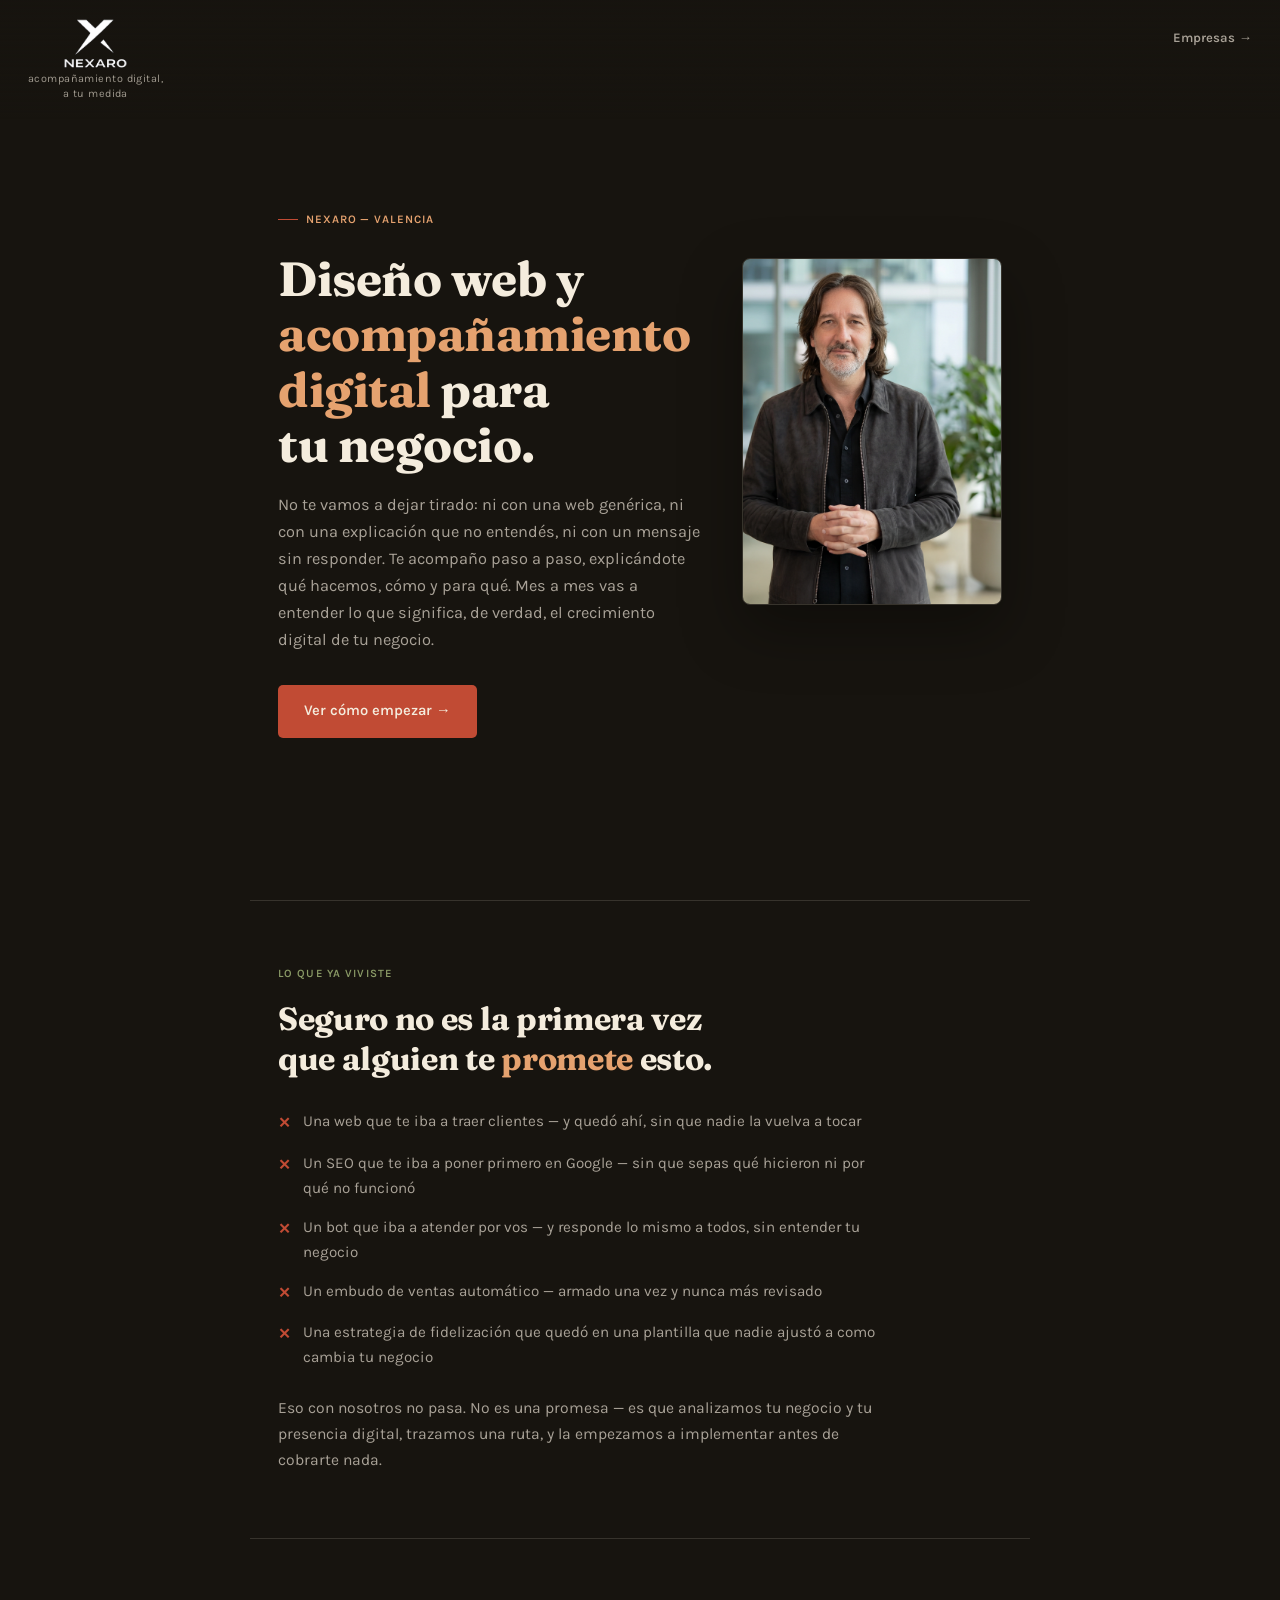
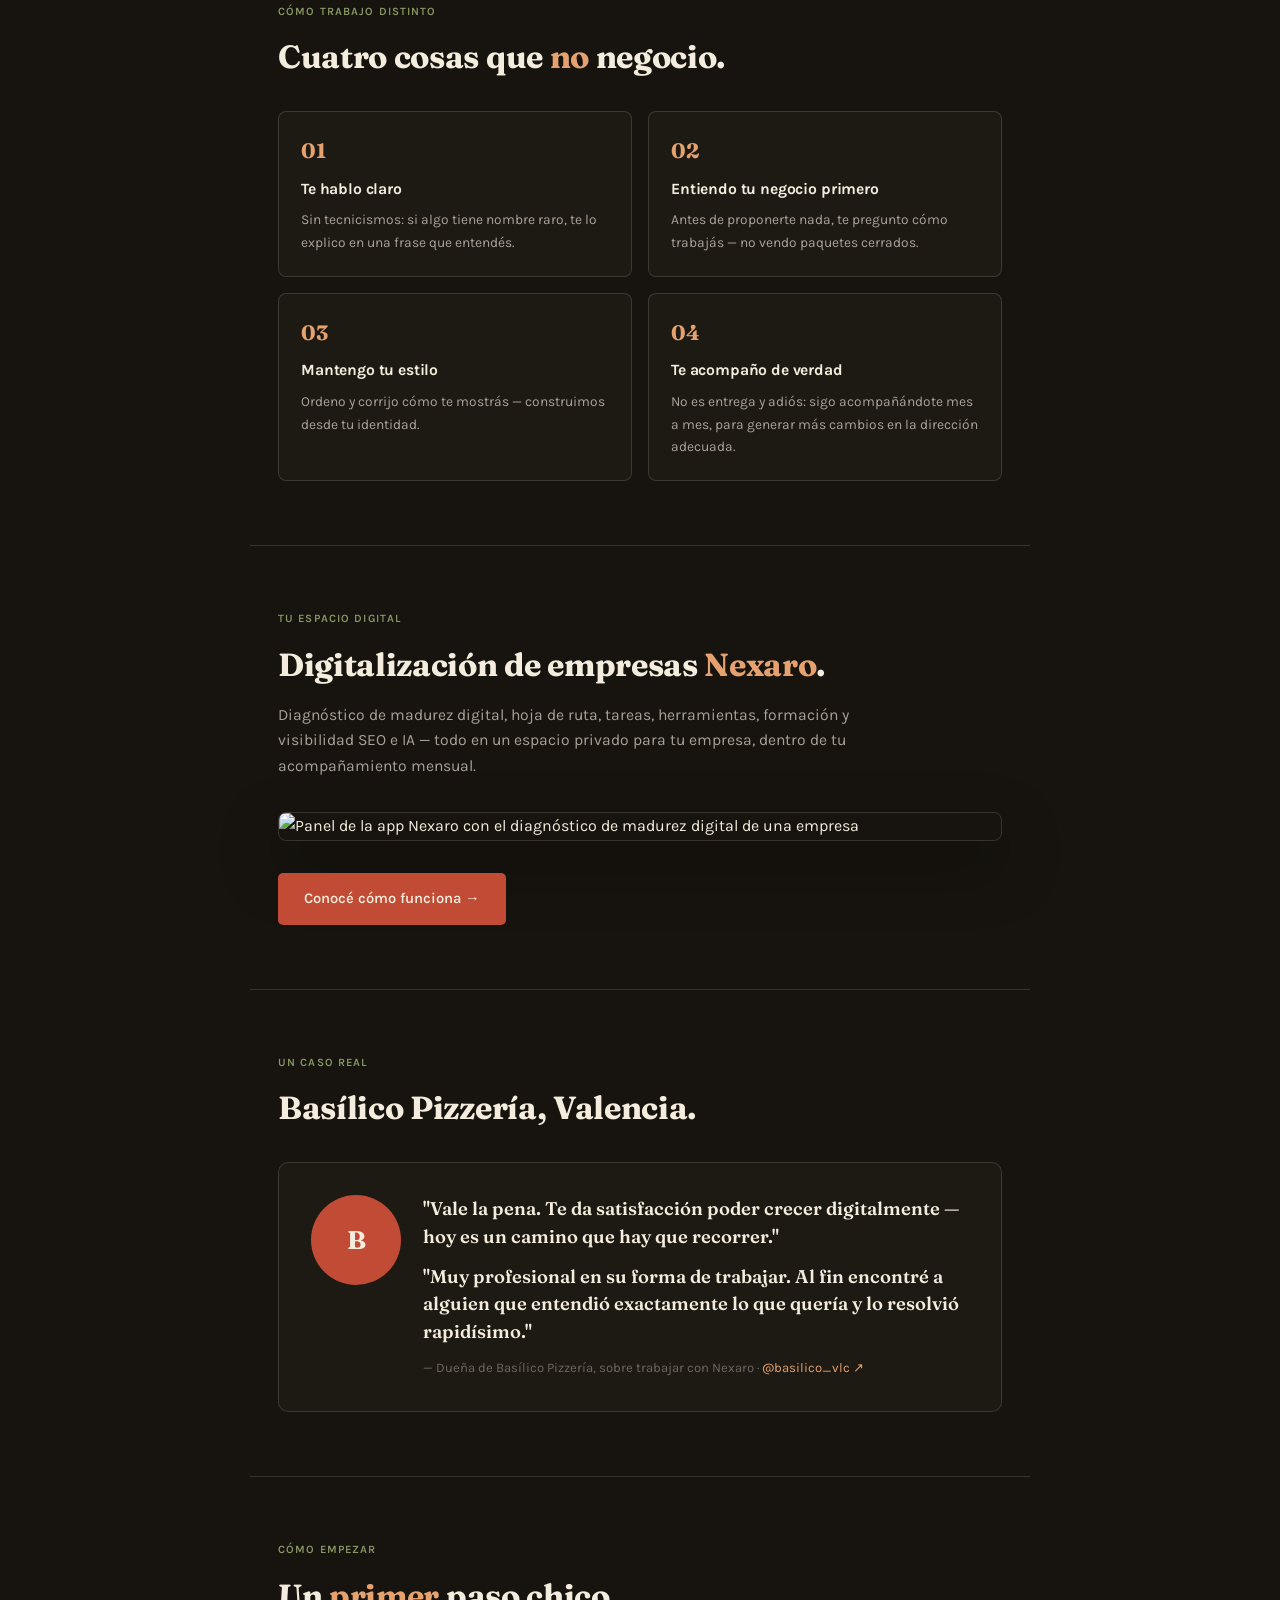
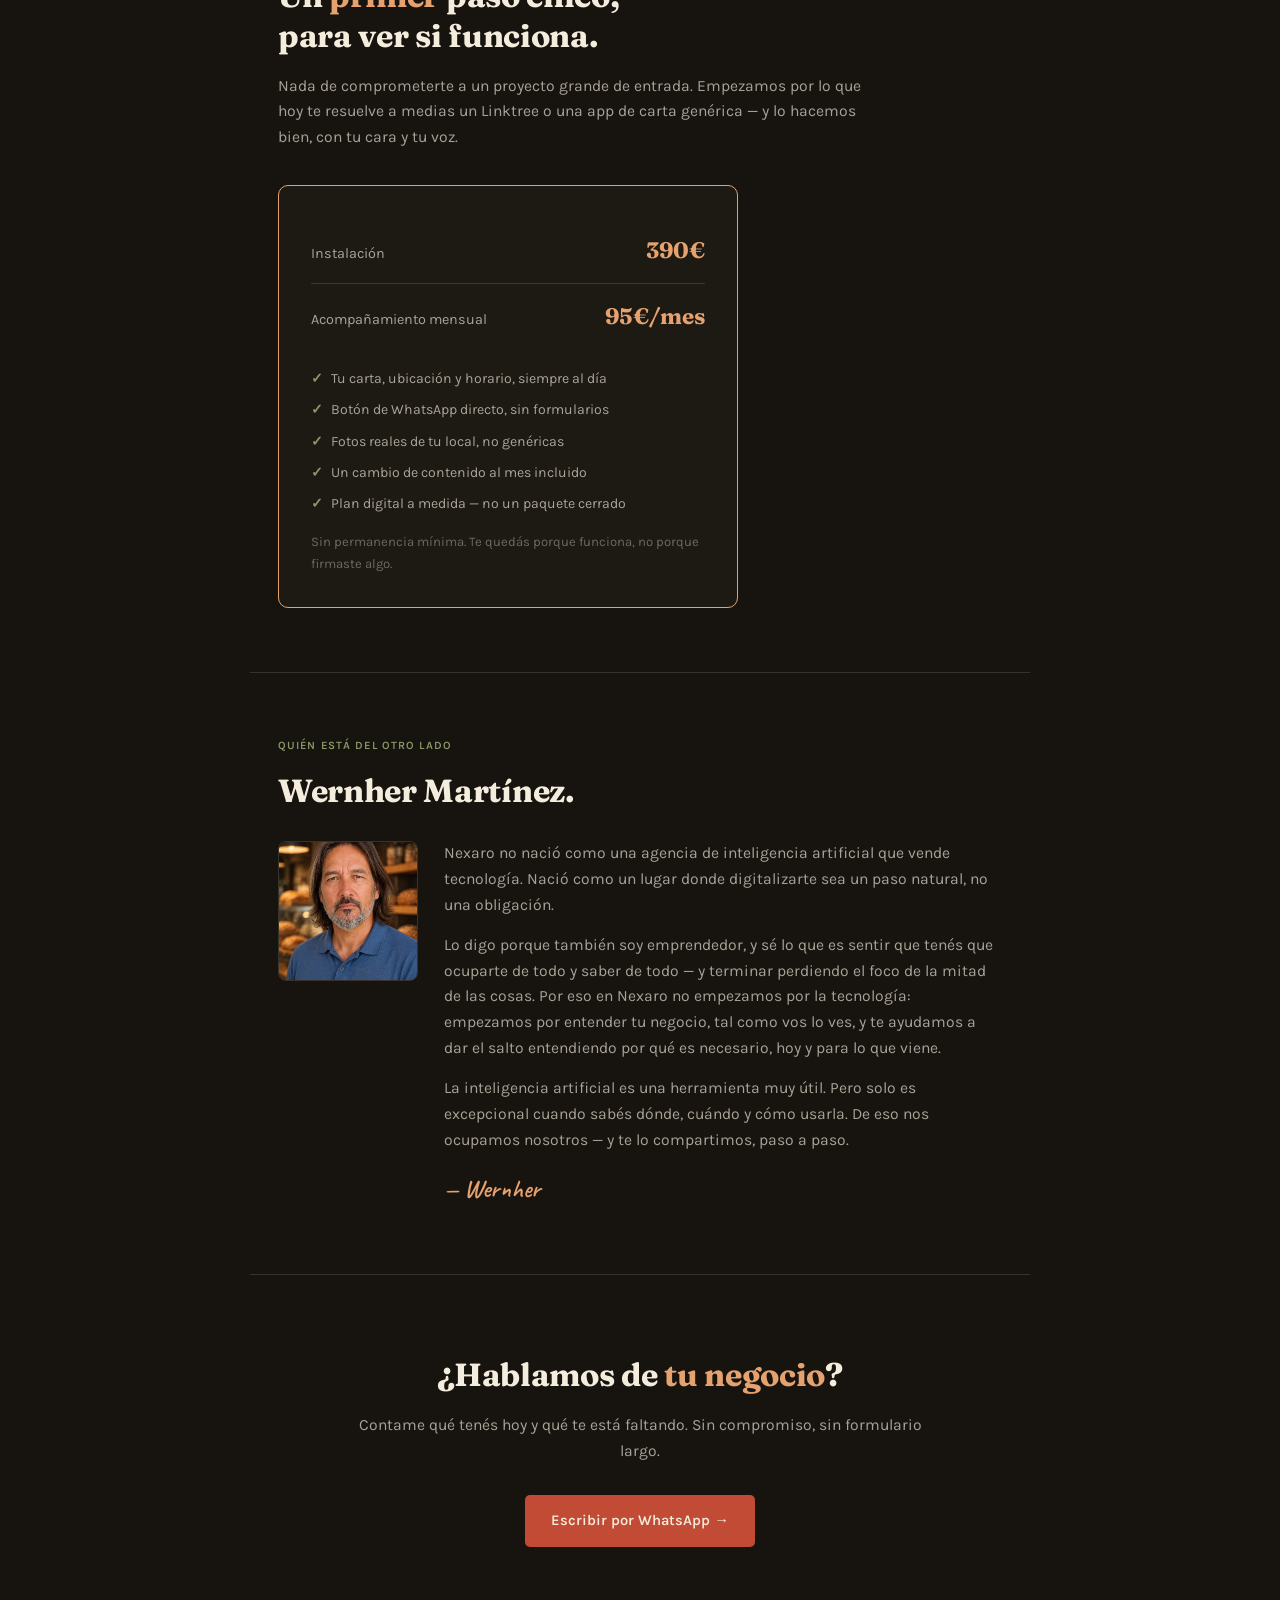
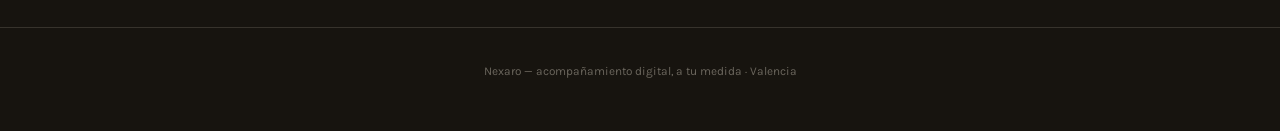
==== commit e4c8023f: "Add a screenshot of the Nexaro app to the app teaser section Shows the actual dashboard (diagnostico" ====
--- a/index.html
+++ b/index.html
@@ -100,6 +100,9 @@
   <div class="sec-eyebrow r">Tu espacio digital</div>
   <h2 class="r">Digitalización de empresas <em>Nexaro</em>.</h2>
   <p class="body r" style="margin-bottom:32px">Diagnóstico de madurez digital, hoja de ruta, tareas, herramientas, formación y visibilidad SEO e IA — todo en un espacio privado para tu empresa, dentro de tu acompañamiento mensual.</p>
+  <div class="app-shot r">
+    <img src="images/app-ditalizacion empresas.jpg" alt="Panel de la app Nexaro con el diagnóstico de madurez digital de una empresa" loading="lazy">
+  </div>
   <a href="empresas.html" class="btn btn-primary r">Conocé cómo funciona →</a>
 </section>
 
--- a/css/styles.css
+++ b/css/styles.css
@@ -98,6 +98,8 @@
   @media(max-width:560px){.about-grid{grid-template-columns:90px 1fr}}
   .about-photo{width:100%;aspect-ratio:1;border-radius:8px;overflow:hidden;border:1px solid var(--linea)}
   .about-photo img{width:100%;height:100%;object-fit:cover}
+  .app-shot{border-radius:8px;overflow:hidden;border:1px solid var(--linea);box-shadow:var(--shadow);margin-bottom:32px}
+  .app-shot img{width:100%;height:auto;display:block}
 
   .cta.wrap{text-align:center;padding-top:80px;padding-bottom:80px}
   .cta h2{margin-left:auto;margin-right:auto}
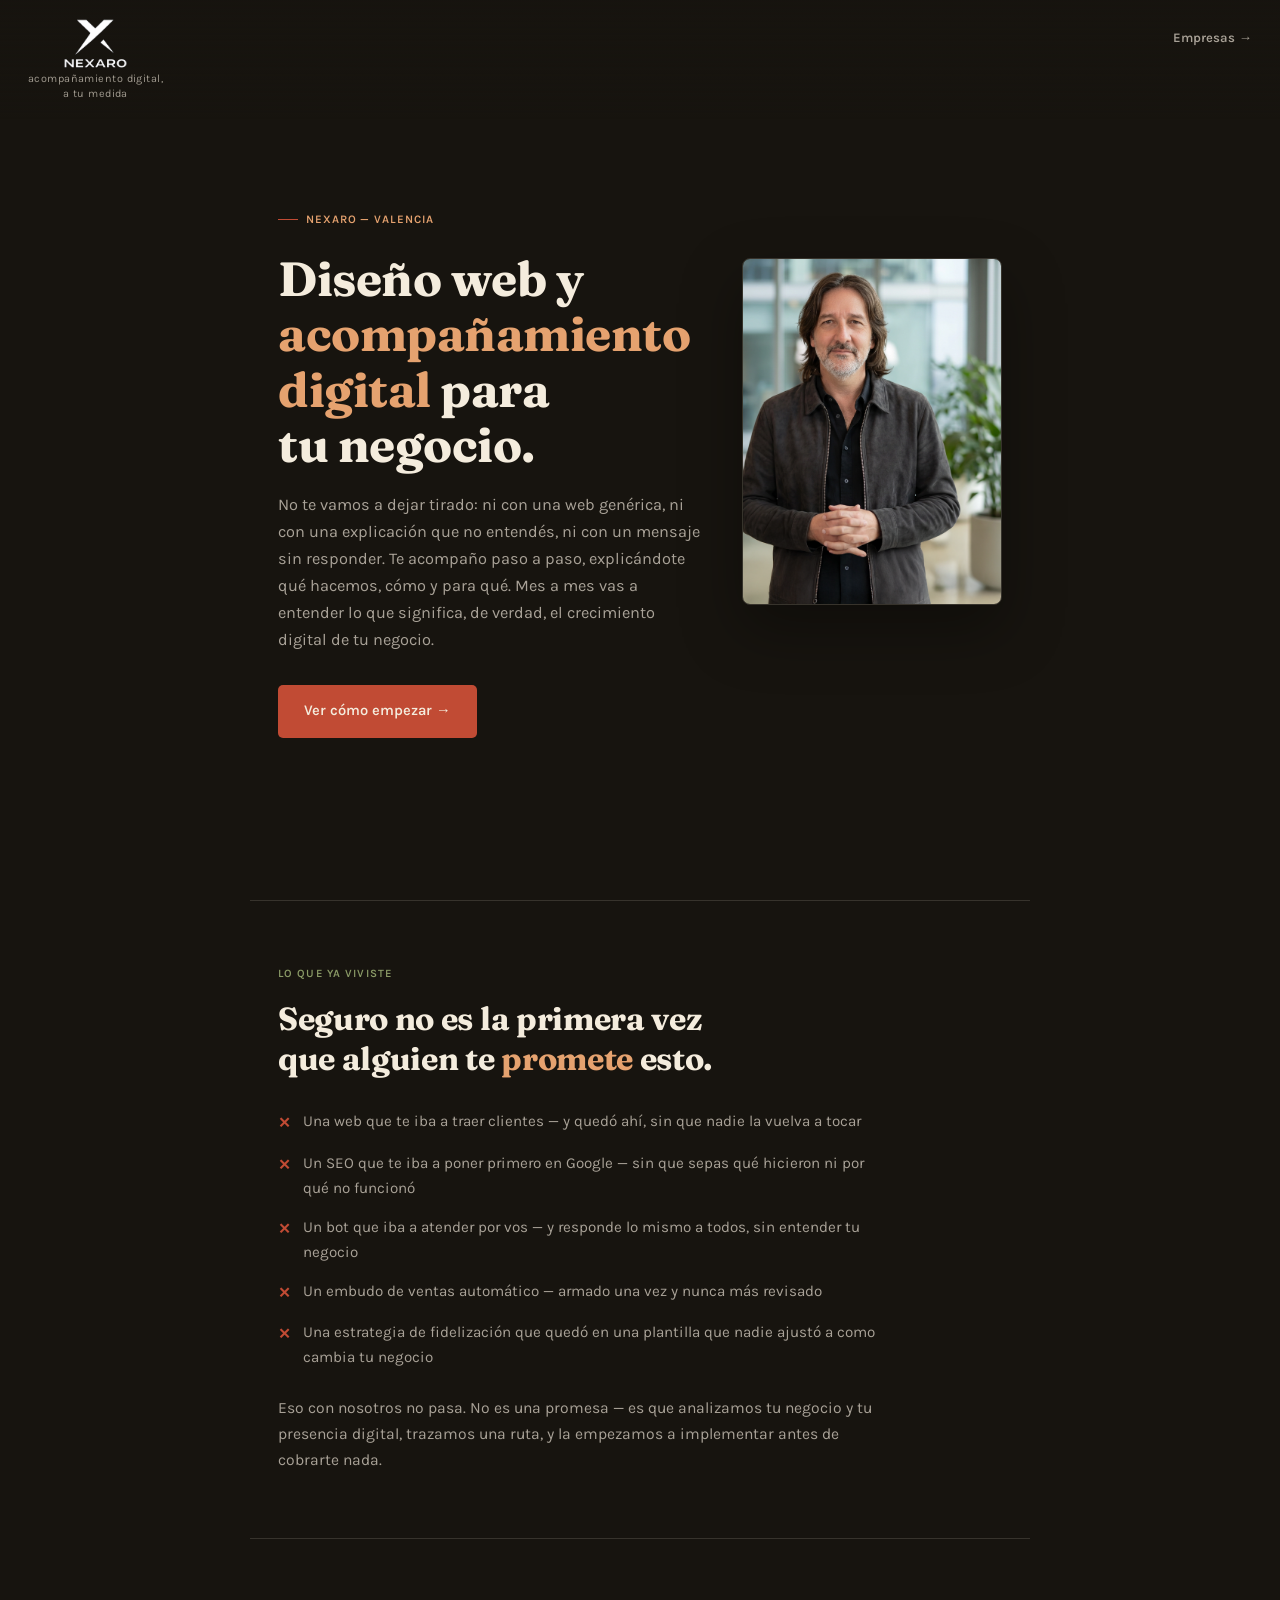
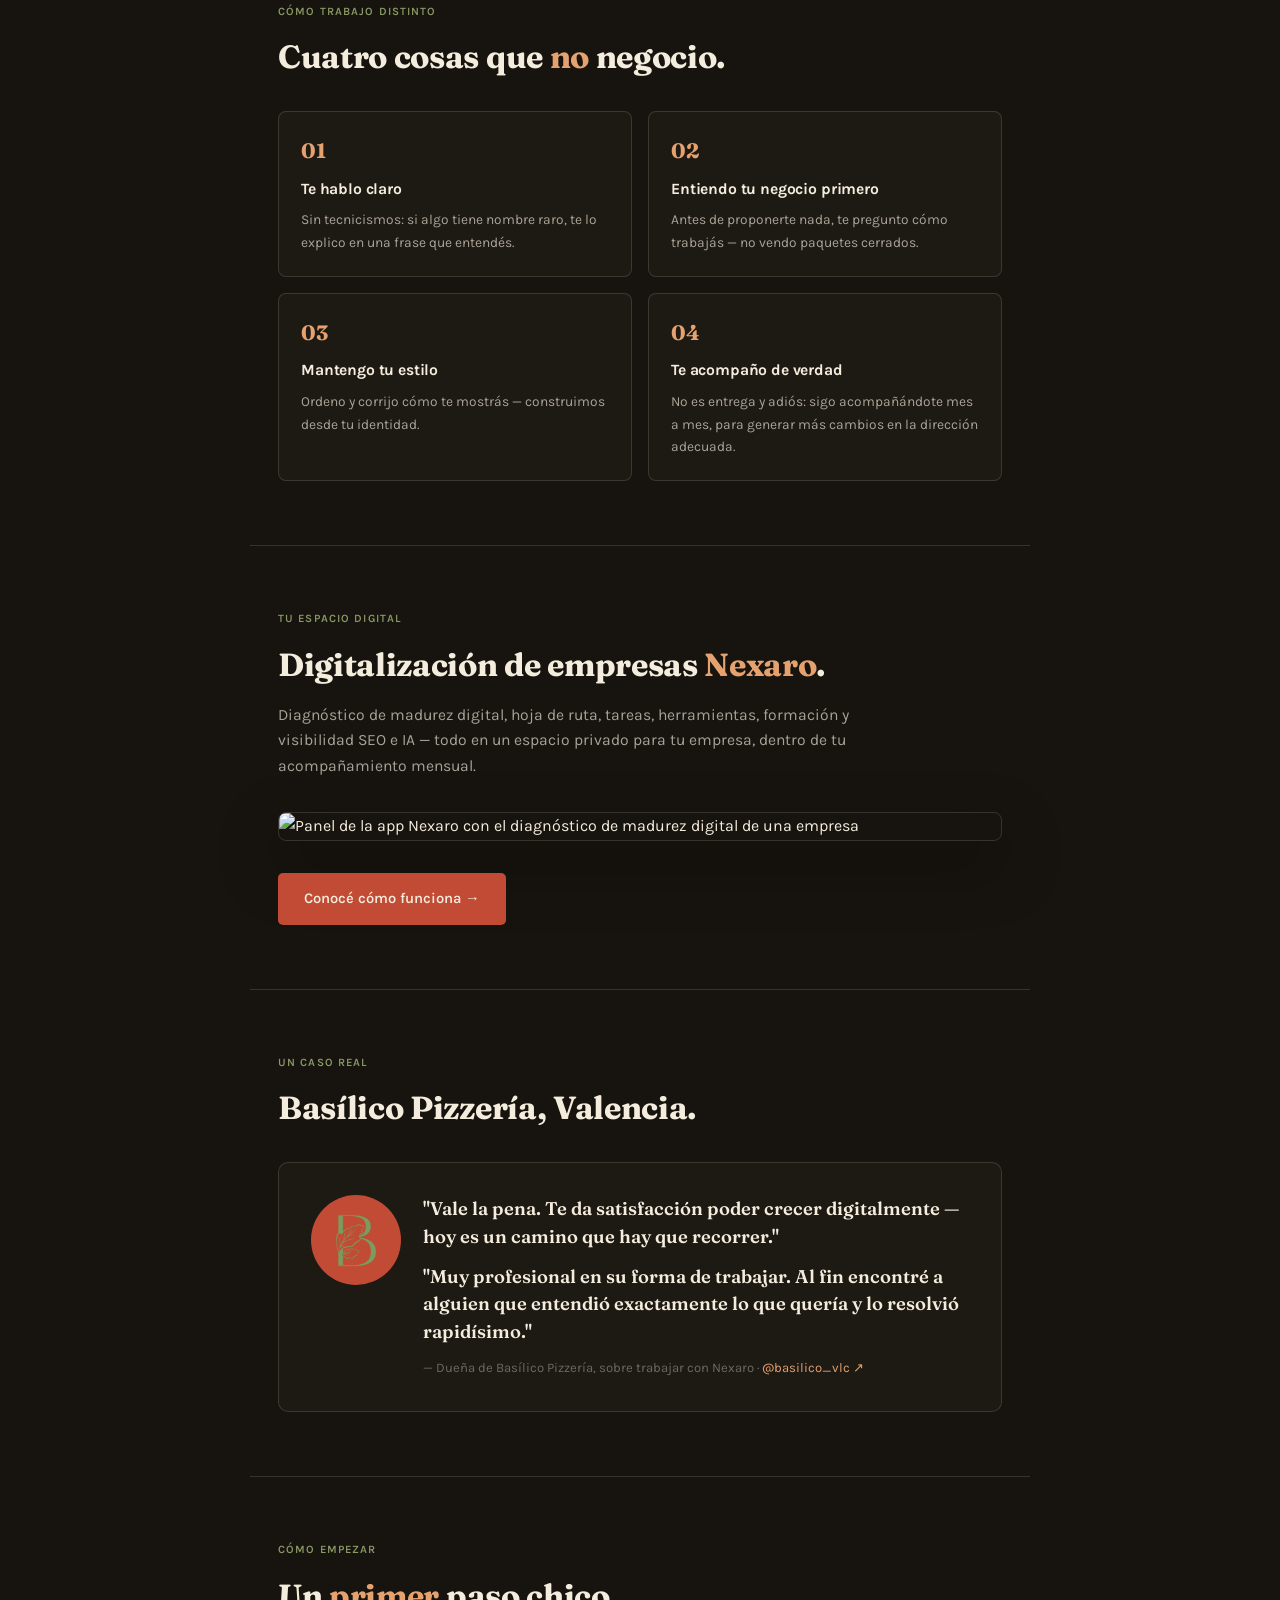
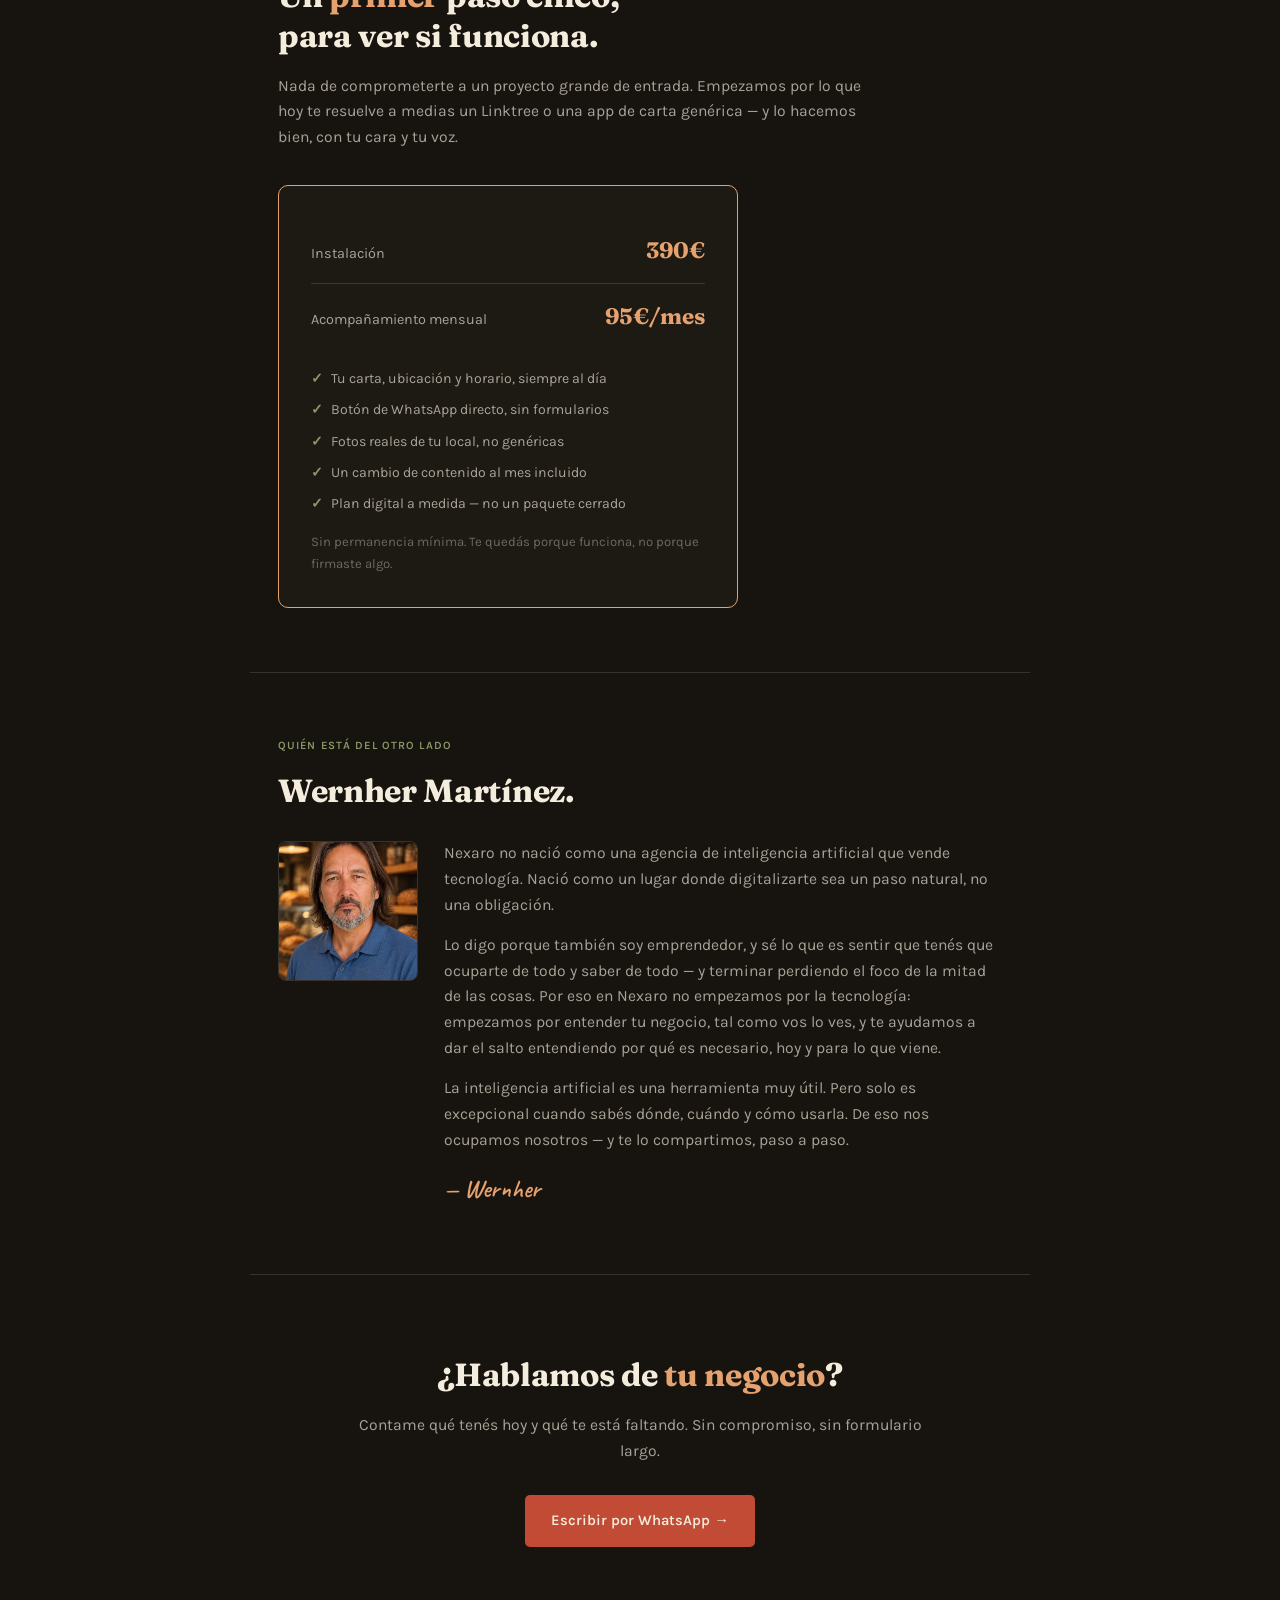
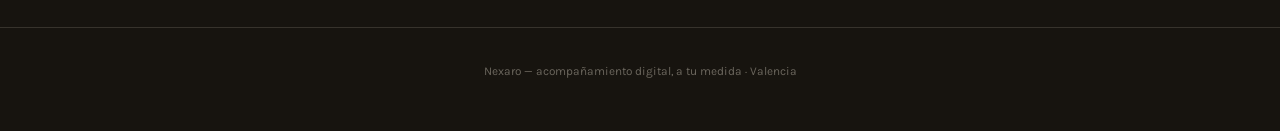
==== commit 0a9a594a: "Replace the "B" letter avatar with Basílico's actual logo icon Crops the source logo (images/cropped" ====
--- a/index.html
+++ b/index.html
@@ -110,7 +110,7 @@
   <div class="sec-eyebrow r">Un caso real</div>
   <h2 class="r">Basílico Pizzería, Valencia.</h2>
   <div class="case-card r">
-    <div class="case-logo">B</div>
+    <div class="case-logo"><img src="images/basilico-logo-icon.png" alt="Basílico Pizzería" loading="lazy"></div>
     <div>
       <p class="case-quote">"Vale la pena. Te da satisfacción poder crecer digitalmente — hoy es un camino que hay que recorrer."</p>
       <p class="case-quote">"Muy profesional en su forma de trabajar. Al fin encontré a alguien que entendió exactamente lo que quería y lo resolvió rapidísimo."</p>
--- a/css/styles.css
+++ b/css/styles.css
@@ -80,7 +80,8 @@
 
   .case-card{margin-top:34px;background:var(--pizarra-2);border:1px solid var(--linea);border-radius:10px;padding:32px;display:grid;grid-template-columns:90px 1fr;gap:22px;align-items:flex-start}
   @media(max-width:560px){.case-card{grid-template-columns:1fr;text-align:left}}
-  .case-logo{width:90px;height:90px;border-radius:50%;background:var(--tiza);color:var(--papel);display:flex;align-items:center;justify-content:center;font-family:'Fraunces',serif;font-weight:700;font-size:1.6rem}
+  .case-logo{width:90px;height:90px;border-radius:50%;background:var(--tiza);color:var(--papel);display:flex;align-items:center;justify-content:center;font-family:'Fraunces',serif;font-weight:700;font-size:1.6rem;overflow:hidden}
+  .case-logo img{width:66%;height:66%;object-fit:contain}
   .case-quote{font-family:'Fraunces',serif;font-weight:600;font-size:1.15rem;line-height:1.5;color:var(--papel);margin-bottom:12px}
   .case-meta{font-size:0.82rem;color:var(--papel-faint)}
 
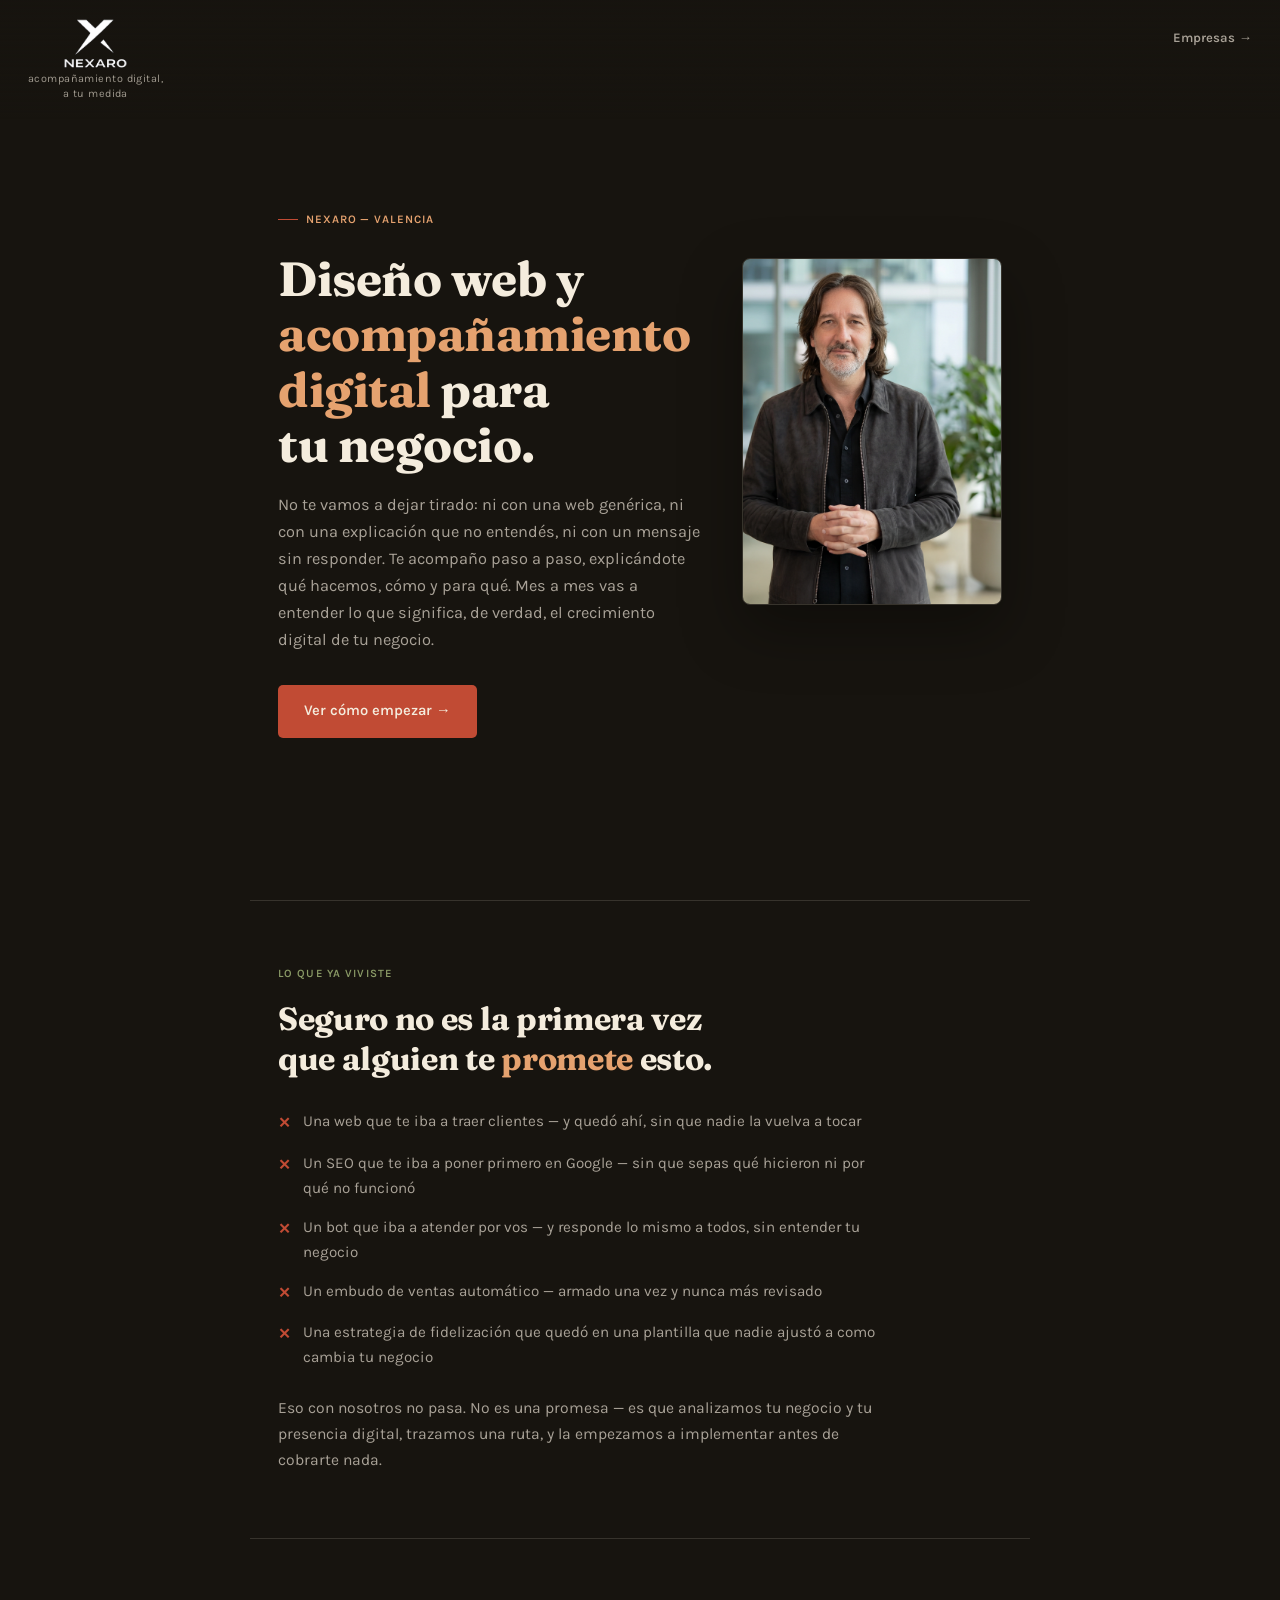
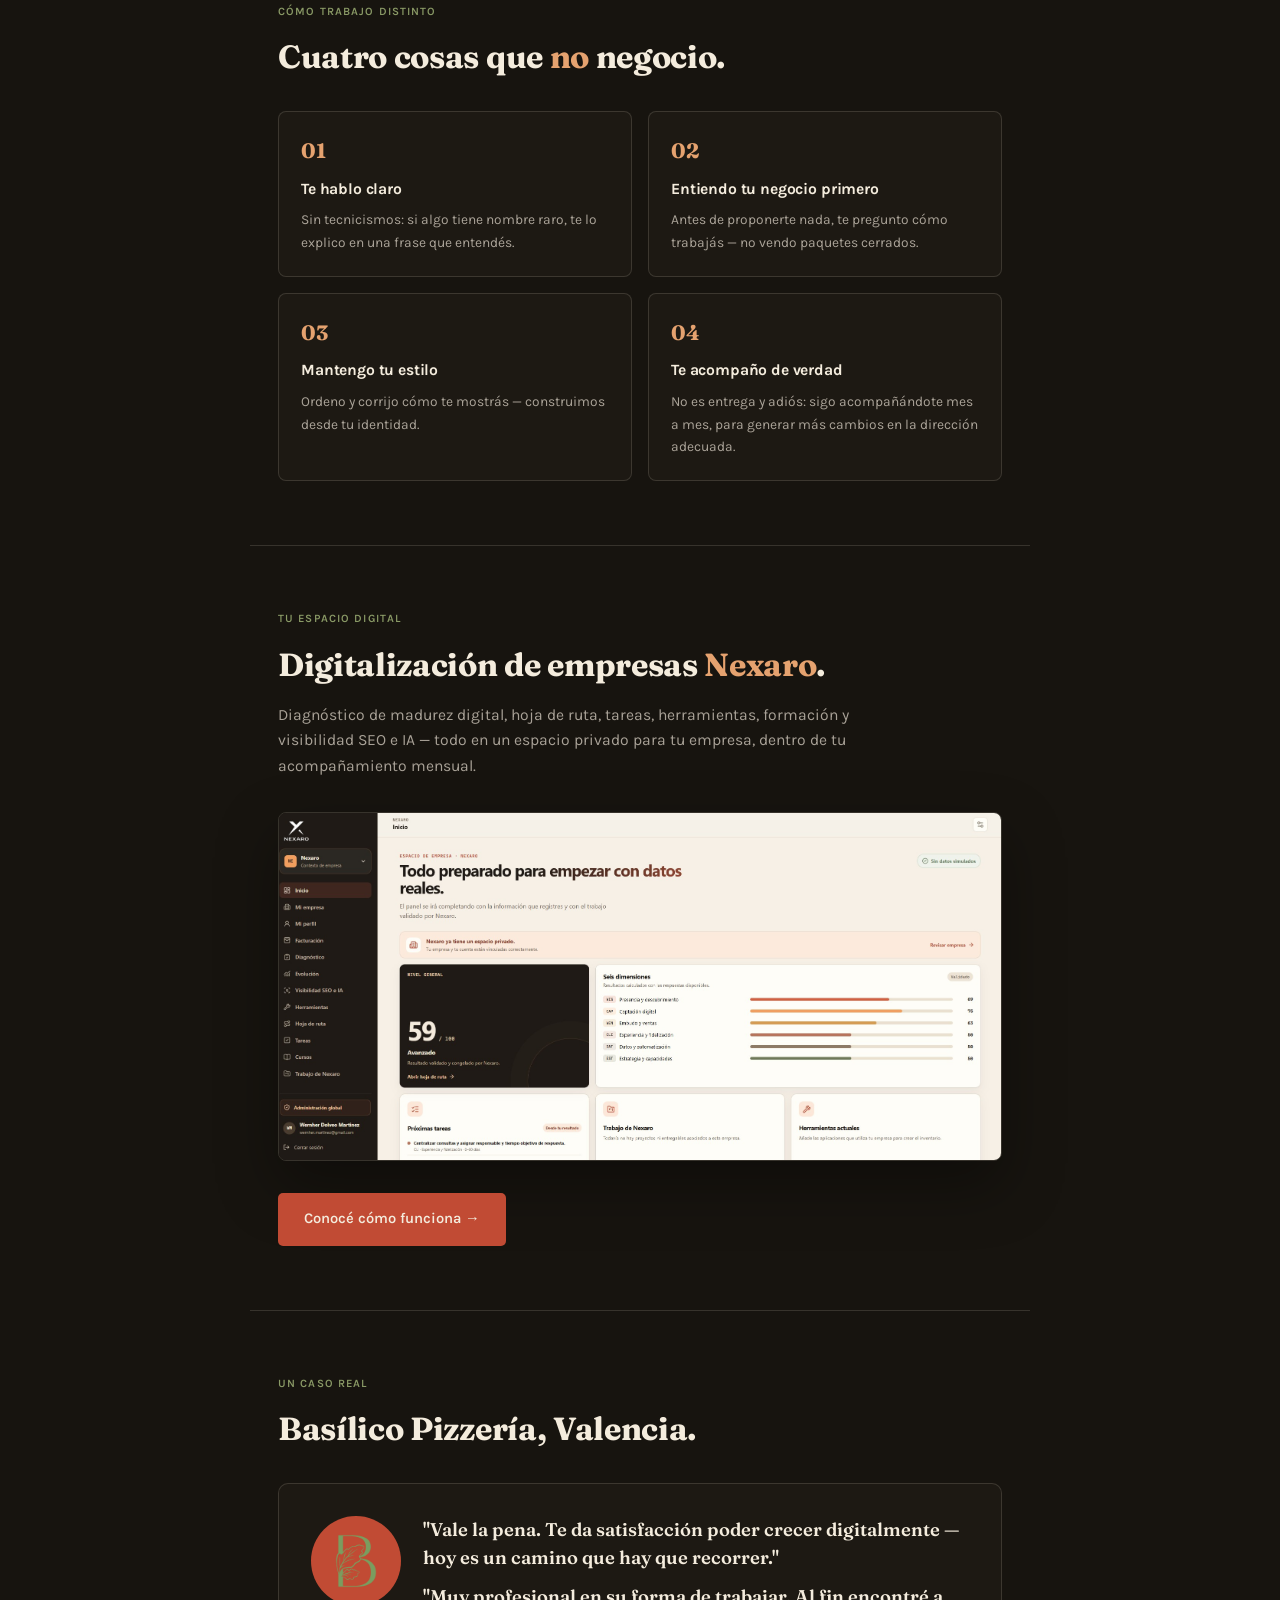
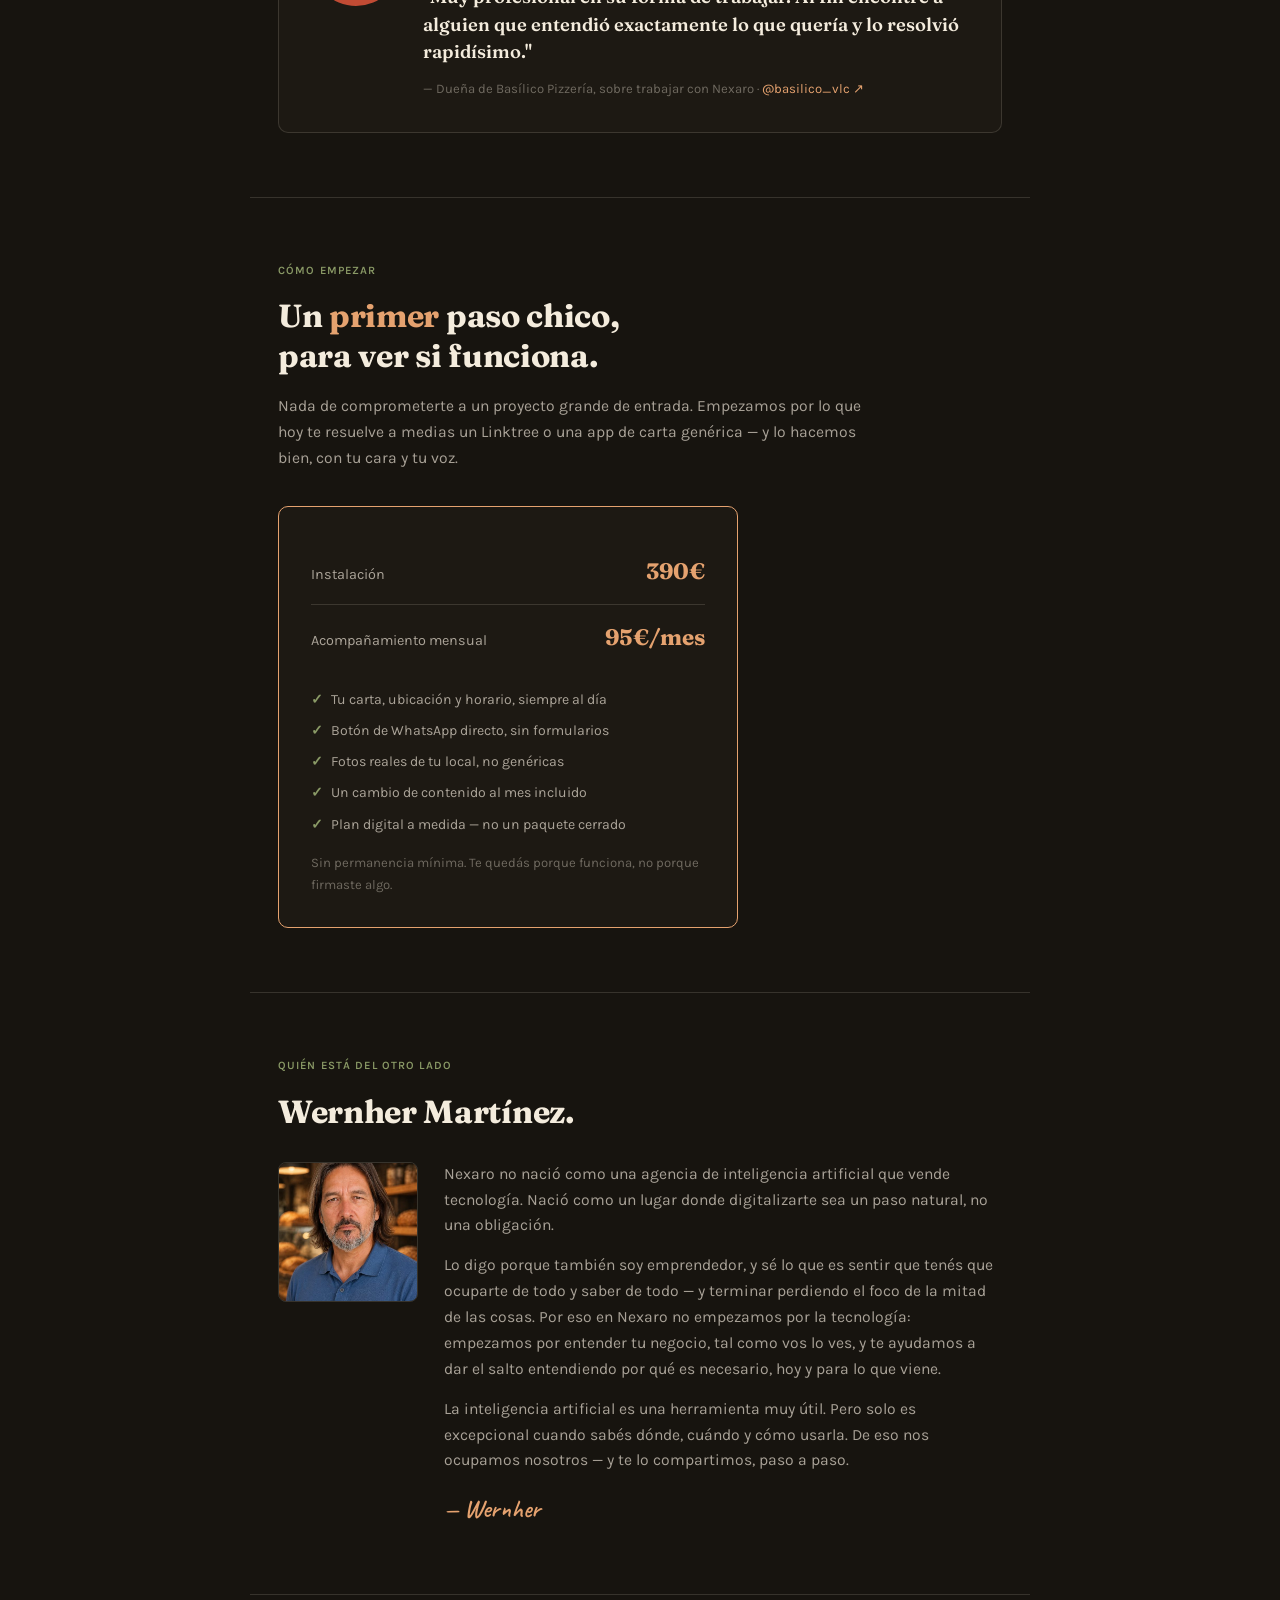
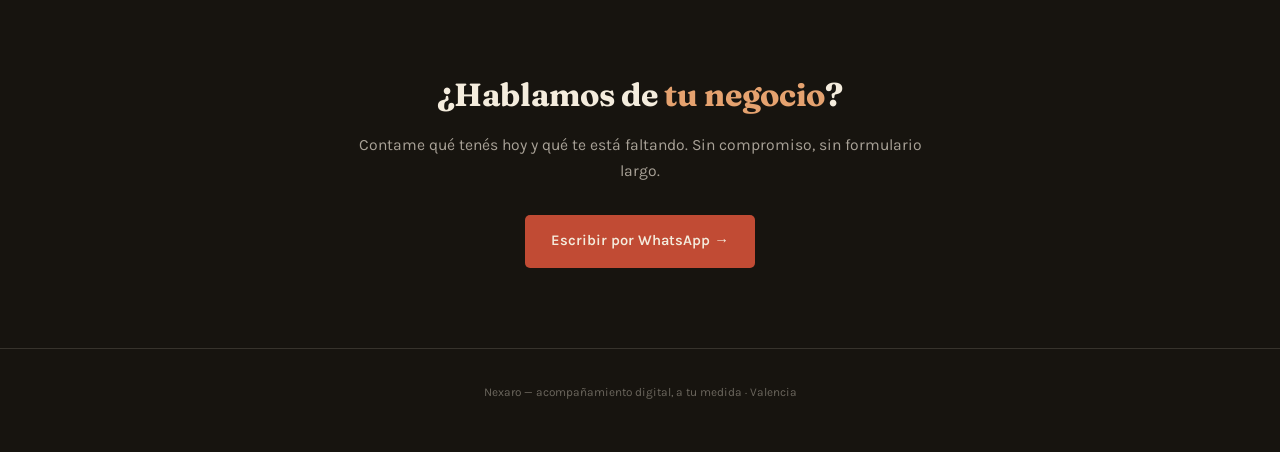
==== commit b6baf57f: "Fix broken app screenshot: file was never committed, plus rename The image referenced in the app tea" ====
--- a/index.html
+++ b/index.html
@@ -101,7 +101,7 @@
   <h2 class="r">Digitalización de empresas <em>Nexaro</em>.</h2>
   <p class="body r" style="margin-bottom:32px">Diagnóstico de madurez digital, hoja de ruta, tareas, herramientas, formación y visibilidad SEO e IA — todo en un espacio privado para tu empresa, dentro de tu acompañamiento mensual.</p>
   <div class="app-shot r">
-    <img src="images/app-ditalizacion empresas.jpg" alt="Panel de la app Nexaro con el diagnóstico de madurez digital de una empresa" loading="lazy">
+    <img src="images/app-digitalizacion-empresas.jpg" alt="Panel de la app Nexaro con el diagnóstico de madurez digital de una empresa" loading="lazy">
   </div>
   <a href="empresas.html" class="btn btn-primary r">Conocé cómo funciona →</a>
 </section>
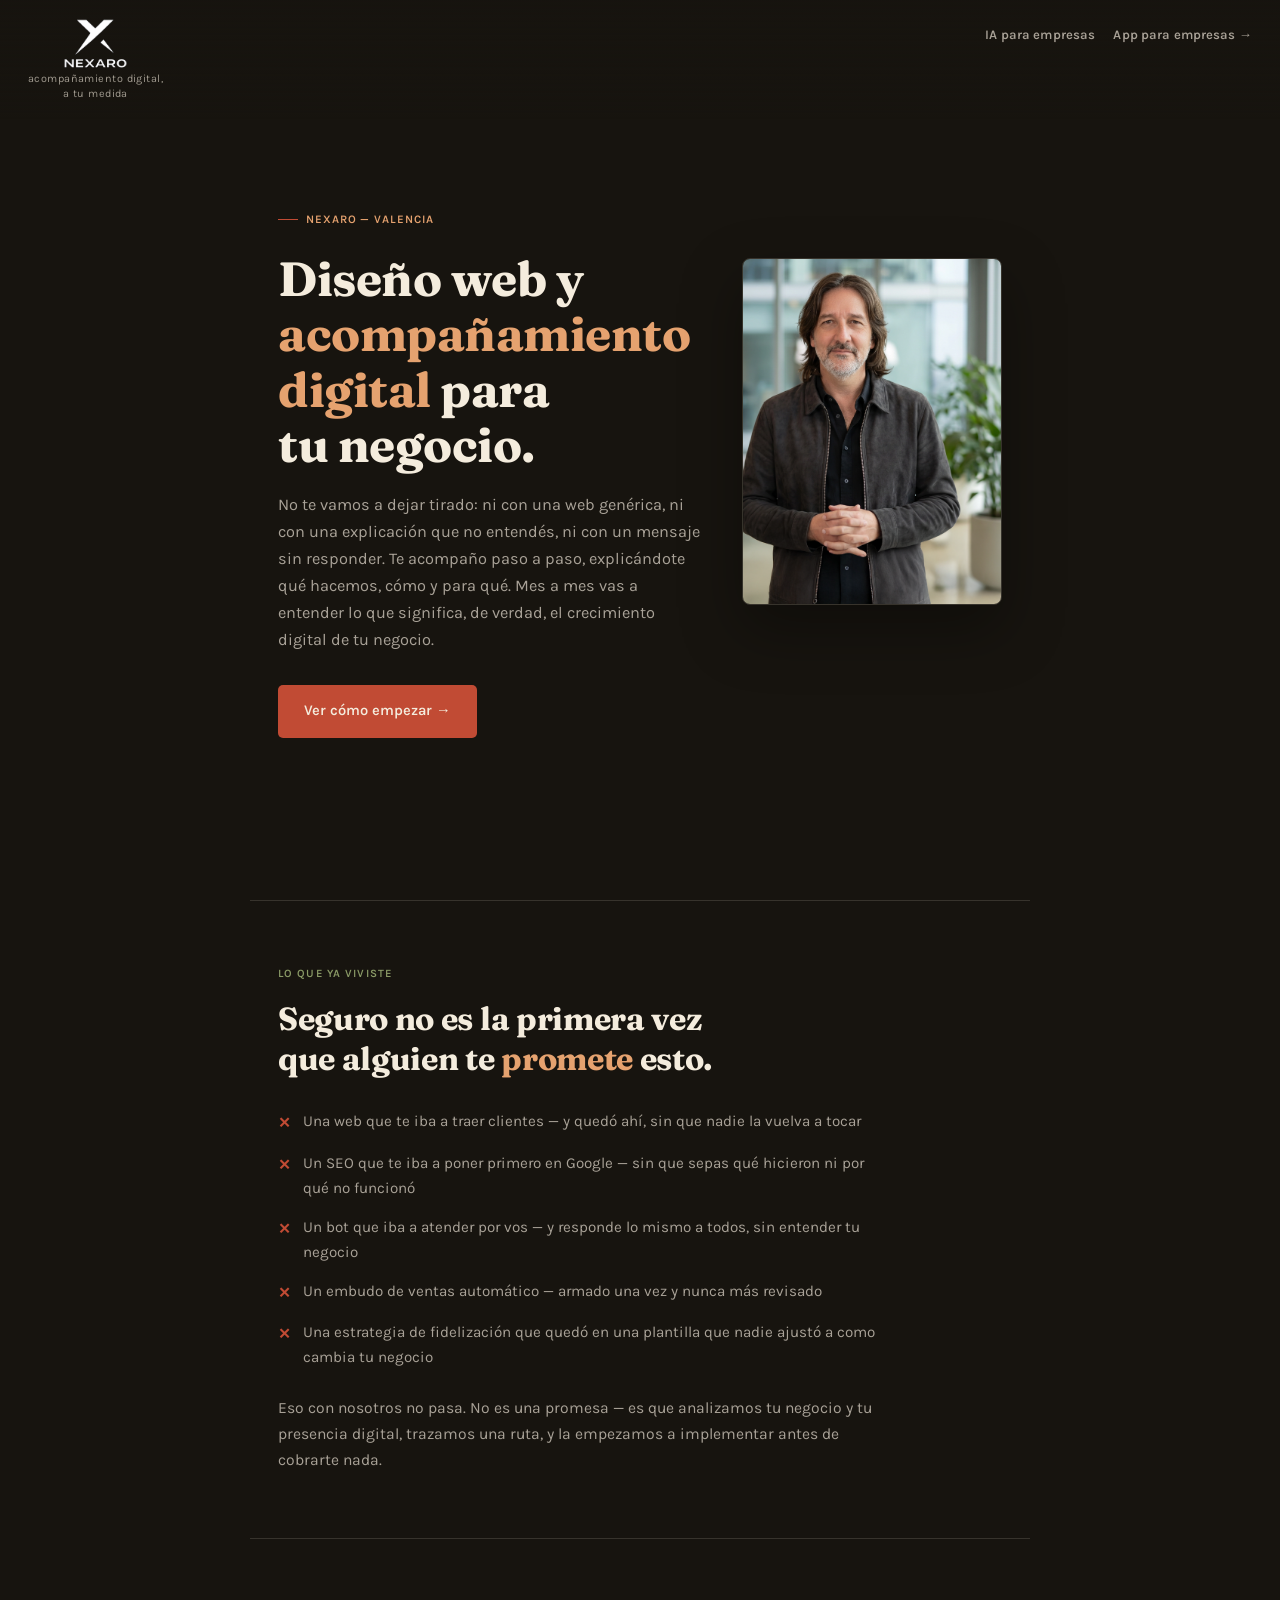
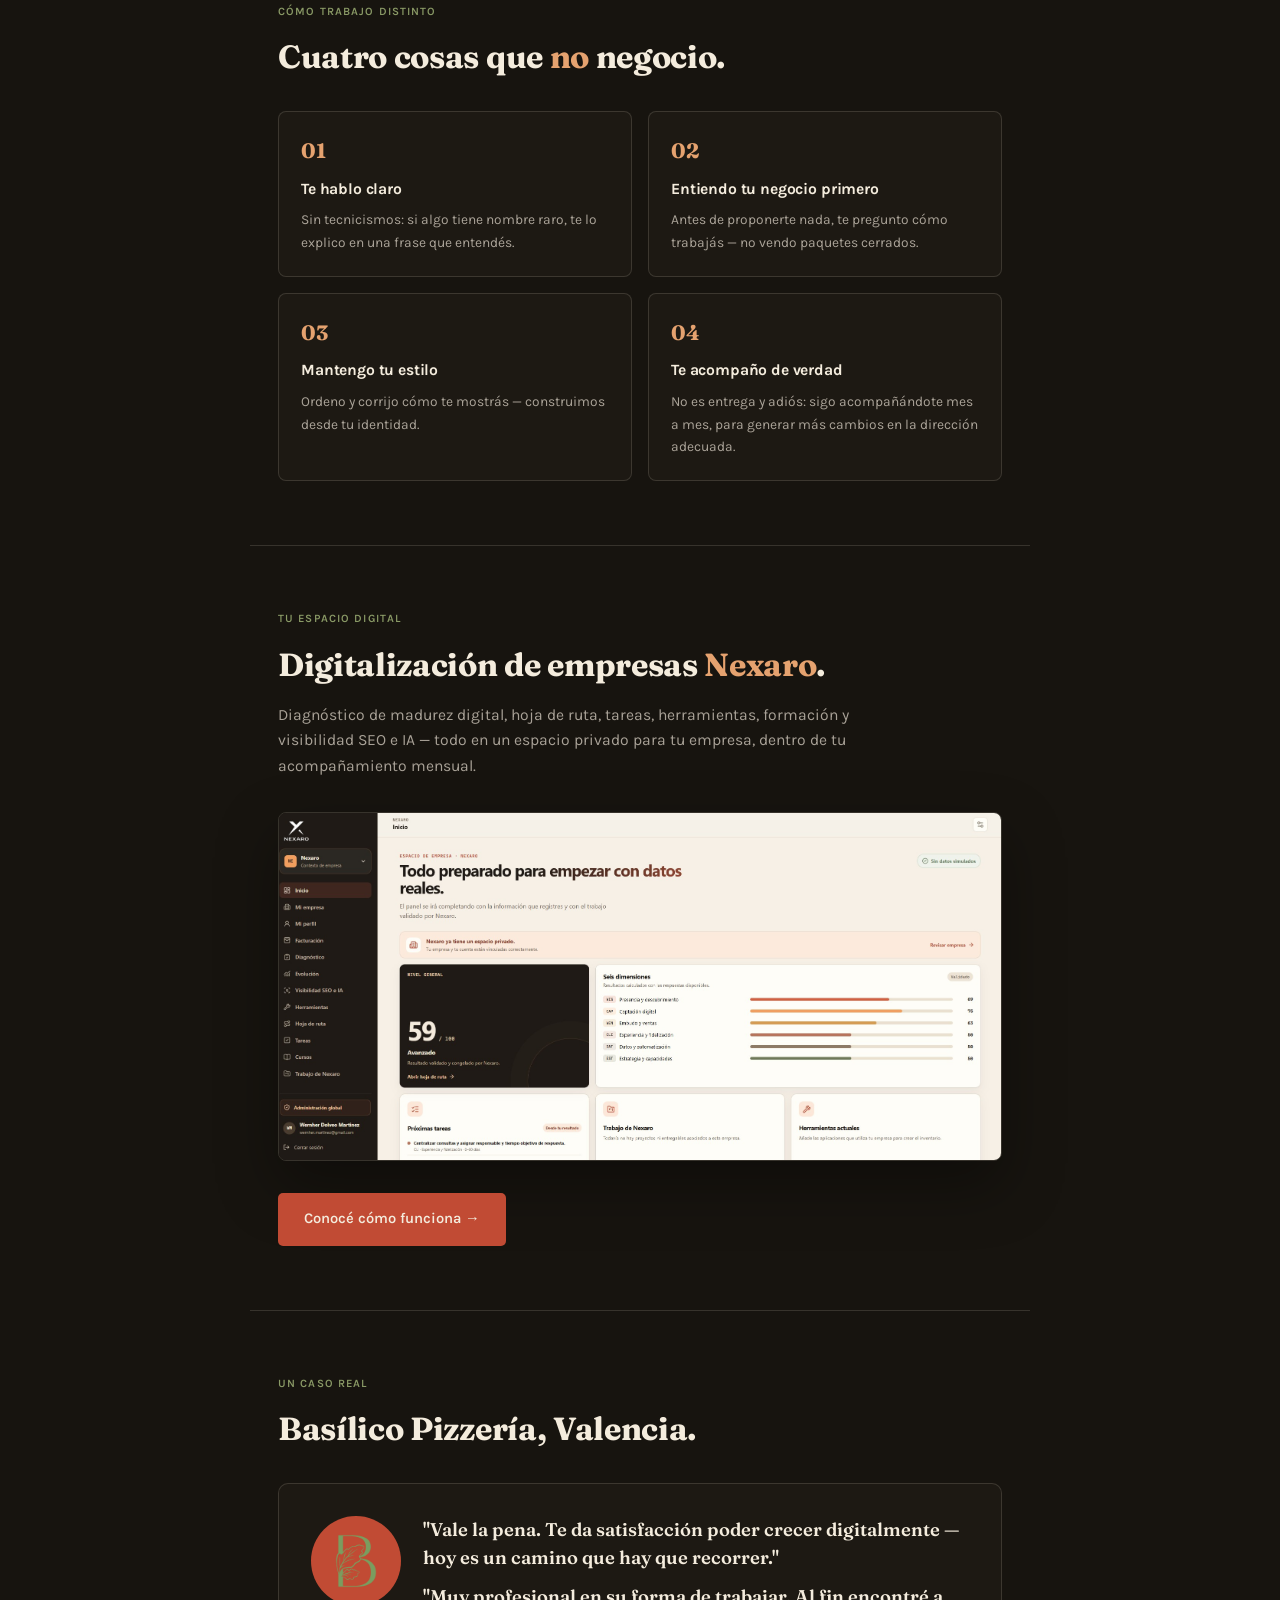
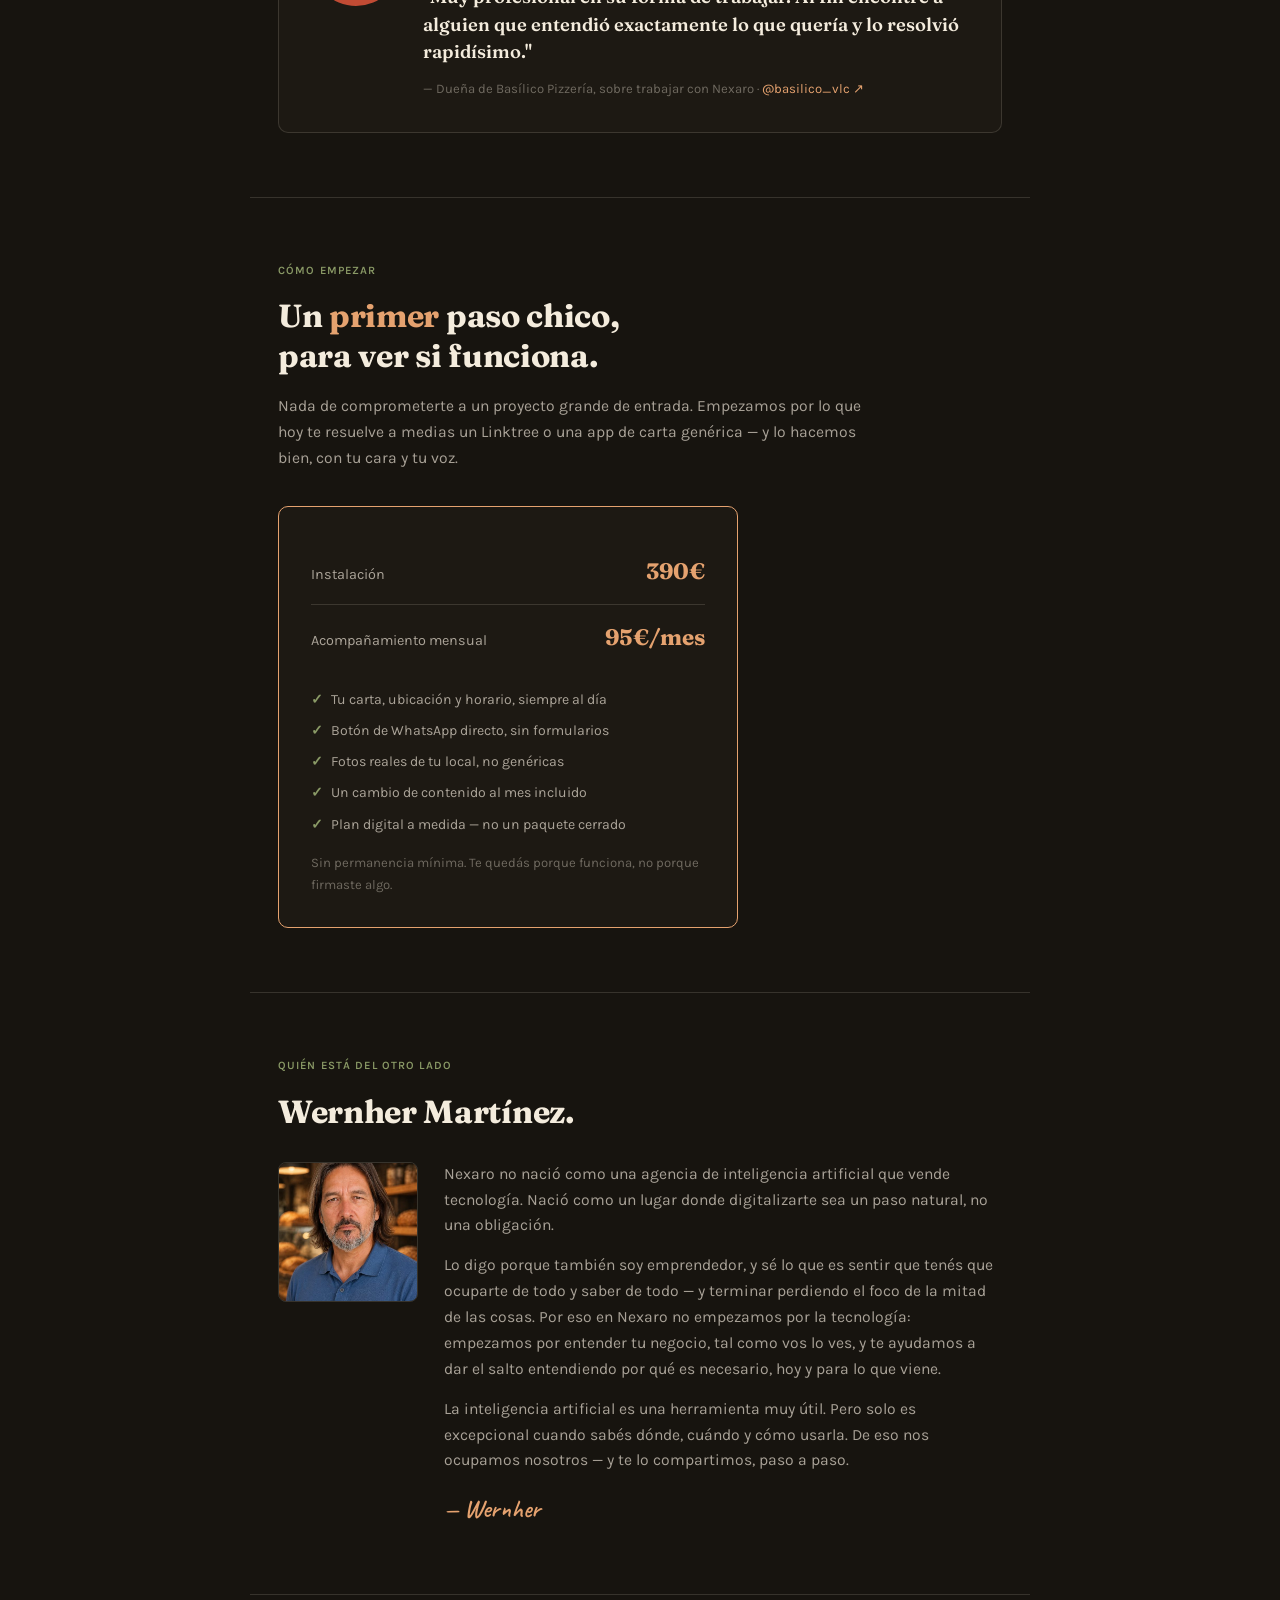
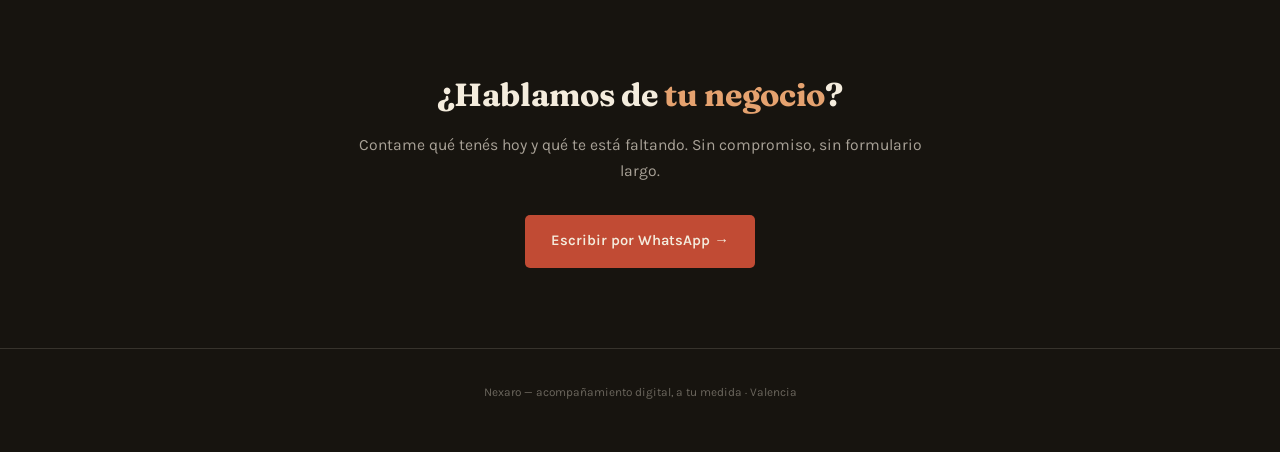
==== commit cb0cdf4e: "Add AI services landing page" ====
--- a/index.html
+++ b/index.html
@@ -53,7 +53,10 @@
     <img src="images/logo-nexaro.png" alt="Nexaro" class="logo-img">
     <span class="tag">acompañamiento digital,<br>a tu medida</span>
   </div>
-  <nav class="top-nav"><a href="empresas.html" target="_blank" rel="noopener">Empresas →</a></nav>
+  <nav class="top-nav" aria-label="Navegación principal">
+    <a href="inteligencia-artificial-para-empresas/">IA para empresas</a>
+    <a href="empresas.html">App para empresas →</a>
+  </nav>
 </header>
 
 <main>
--- a/css/styles.css
+++ b/css/styles.css
@@ -37,10 +37,10 @@
   header.top .logo-img{height:52px;width:auto;display:block}
   header.top .tag{font-family:'Karla',sans-serif;font-size:0.68rem;color:rgba(244,236,221,0.62);letter-spacing:0.04em;line-height:1.35;text-align:center}
   @media(max-width:560px){header.top .tag{display:none}}
-  header.top .top-nav{position:absolute;top:24px;right:28px}
+  header.top .top-nav{position:absolute;top:24px;right:28px;display:flex;align-items:center;gap:18px}
   header.top .top-nav a{font-family:'Karla',sans-serif;font-size:0.82rem;font-weight:600;color:var(--papel-muted);text-decoration:none;letter-spacing:0.01em;transition:color .2s ease}
   header.top .top-nav a:hover{color:var(--tiza-soft)}
-  @media(max-width:560px){header.top .top-nav{top:20px;right:16px}header.top .top-nav a{font-size:0.74rem}}
+  @media(max-width:560px){header.top .top-nav{top:20px;right:16px;gap:11px}header.top .top-nav a{font-size:0.7rem}}
 
   .hero.wrap{min-height:100vh;display:flex;align-items:center;padding-top:110px;padding-bottom:70px}
   .hero-grid{display:grid;grid-template-columns:1fr 260px;gap:36px;align-items:start}
@@ -111,4 +111,49 @@
   footer.end p{font-size:0.74rem;color:var(--papel-faint)}
   footer.end a{color:var(--tiza-soft);text-decoration:none}
 
+  /* Inteligencia artificial para empresas */
+  .ai-hero{position:relative;overflow:hidden}
+  .ai-hero::after{content:'';position:absolute;width:330px;height:330px;right:-180px;top:22%;border:1px solid rgba(229,162,111,.22);border-radius:50%;box-shadow:0 0 0 55px rgba(229,162,111,.035),0 0 0 110px rgba(229,162,111,.025);pointer-events:none}
+  .ai-hero .hero-sub{max-width:620px}
+  .ai-hero-note{display:flex;align-items:center;gap:10px;margin-top:24px;color:var(--papel-faint);font-size:.78rem}
+  .ai-hero-note::before{content:'';width:6px;height:6px;border-radius:50%;background:var(--oliva);box-shadow:0 0 0 5px rgba(138,154,102,.12)}
+
+  .ai-map{margin-top:36px;border:1px solid var(--linea);border-radius:10px;background:var(--pizarra-2);overflow:hidden}
+  .ai-map-head{display:flex;justify-content:space-between;gap:20px;padding:15px 20px;border-bottom:1px solid var(--linea);font-size:.68rem;letter-spacing:.09em;text-transform:uppercase;color:var(--papel-faint)}
+  .ai-map-flow{display:grid;grid-template-columns:repeat(4,1fr);padding:28px 20px 30px}
+  .ai-step{position:relative;padding:0 16px}
+  .ai-step:not(:last-child)::after{content:'→';position:absolute;right:-5px;top:4px;color:var(--tiza);font-family:'Fraunces',serif;font-size:1.1rem}
+  .ai-step small{display:block;color:var(--tiza-soft);font-size:.65rem;letter-spacing:.08em;text-transform:uppercase;margin-bottom:7px}
+  .ai-step strong{display:block;font-family:'Fraunces',serif;font-size:1rem;line-height:1.25;color:var(--papel)}
+  .ai-step span{display:block;margin-top:7px;color:var(--papel-faint);font-size:.76rem;line-height:1.45}
+
+  .use-grid{display:grid;grid-template-columns:1fr 1fr;gap:1px;margin-top:34px;background:var(--linea);border:1px solid var(--linea);border-radius:10px;overflow:hidden}
+  .use-card{background:var(--pizarra);padding:26px}
+  .use-card .use-label{display:block;color:var(--oliva);font-size:.67rem;font-weight:700;letter-spacing:.09em;text-transform:uppercase;margin-bottom:10px}
+  .use-card h3{font-family:'Fraunces',serif;font-size:1.12rem;margin-bottom:8px}
+  .use-card p{font-size:.87rem;color:var(--papel-muted)}
+
+  .deliverables{display:grid;gap:0;margin-top:32px;border-top:1px solid var(--linea)}
+  .deliverable{display:grid;grid-template-columns:150px 1fr;gap:26px;padding:23px 0;border-bottom:1px solid var(--linea)}
+  .deliverable h3{font-family:'Karla',sans-serif;font-size:.9rem;color:var(--tiza-soft)}
+  .deliverable p{font-size:.9rem;color:var(--papel-muted)}
+
+  .ai-principle{margin-top:30px;padding:28px 30px;border-left:3px solid var(--tiza);background:linear-gradient(90deg,rgba(193,75,52,.09),transparent)}
+  .ai-principle p{font-family:'Fraunces',serif;font-size:clamp(1.1rem,2.5vw,1.35rem);line-height:1.5;max-width:630px}
+
+  .faq-list{margin-top:28px;border-top:1px solid var(--linea)}
+  .faq-item{padding:22px 0;border-bottom:1px solid var(--linea)}
+  .faq-item h3{font-family:'Karla',sans-serif;font-size:.96rem;margin-bottom:7px}
+  .faq-item p{font-size:.88rem;color:var(--papel-muted);max-width:640px}
+
+  a:focus-visible{outline:2px solid var(--tiza-soft);outline-offset:4px}
+  @media(max-width:640px){
+    .ai-hero::after{width:230px;height:230px;right:-155px;top:30%}
+    .ai-map-flow{grid-template-columns:1fr;padding:12px 20px 20px}
+    .ai-step{padding:15px 0 18px 22px;border-left:1px solid var(--linea)}
+    .ai-step:not(:last-child)::after{content:'↓';left:-6px;right:auto;top:auto;bottom:-9px;background:var(--pizarra-2);line-height:1}
+    .use-grid{grid-template-columns:1fr}
+    .deliverable{grid-template-columns:1fr;gap:7px}
+  }
+
   .draft-flag{position:fixed;bottom:16px;right:16px;z-index:60;background:var(--tiza);color:var(--papel);font-family:'Karla',sans-serif;font-weight:700;font-size:0.7rem;letter-spacing:0.05em;text-transform:uppercase;padding:6px 12px;border-radius:100px;box-shadow:var(--shadow)}
